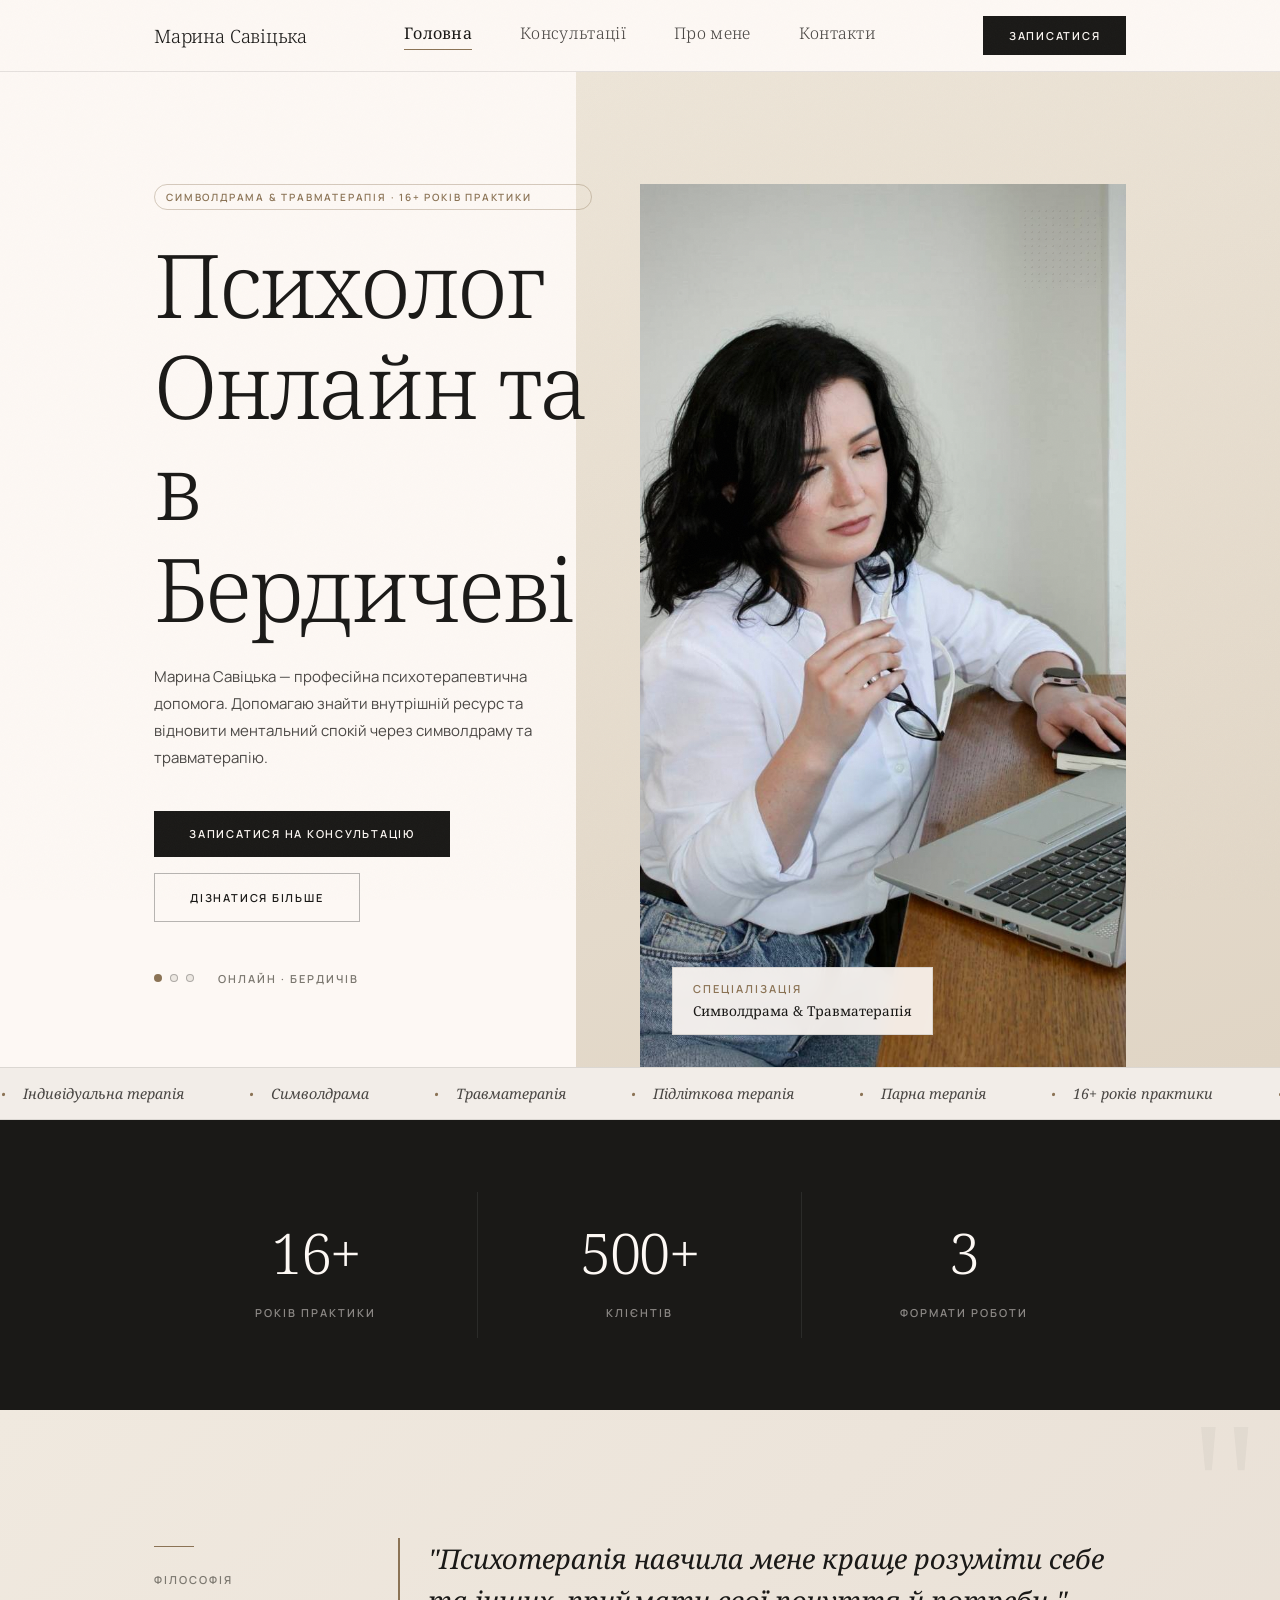
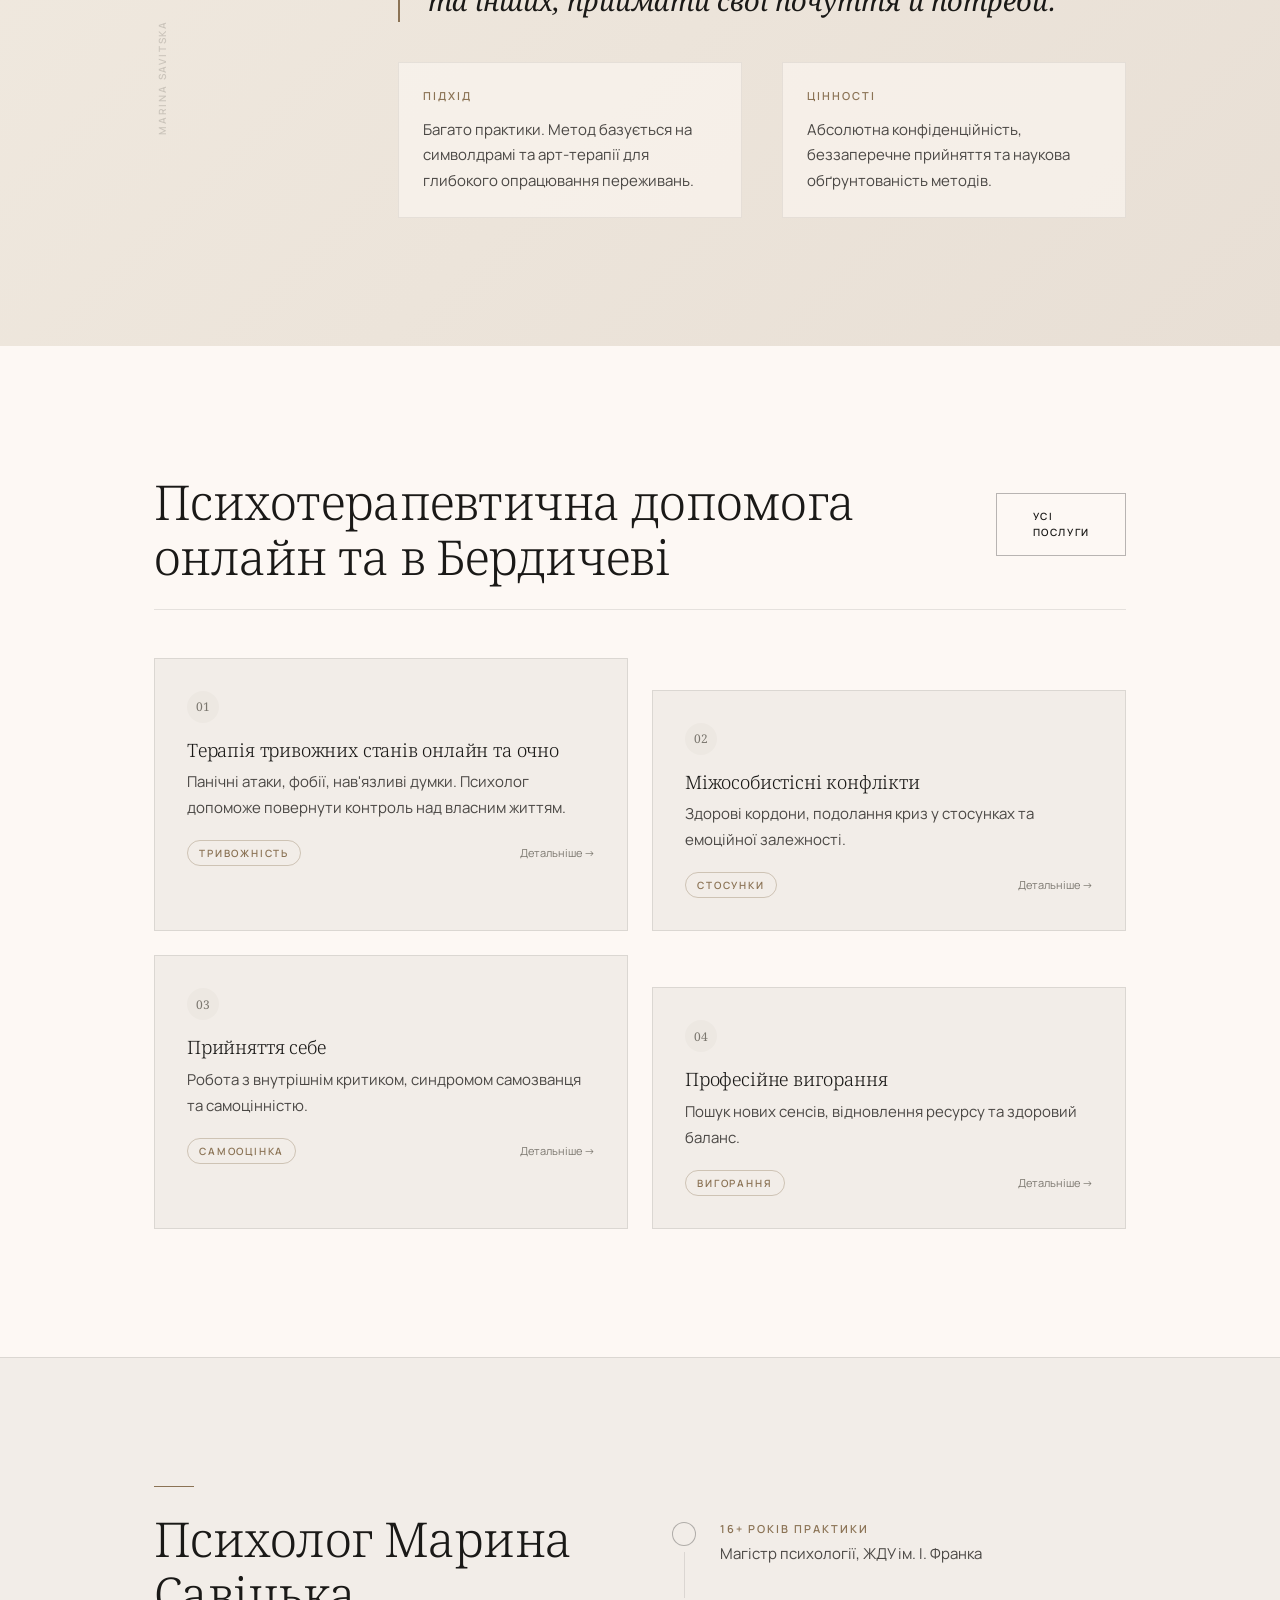
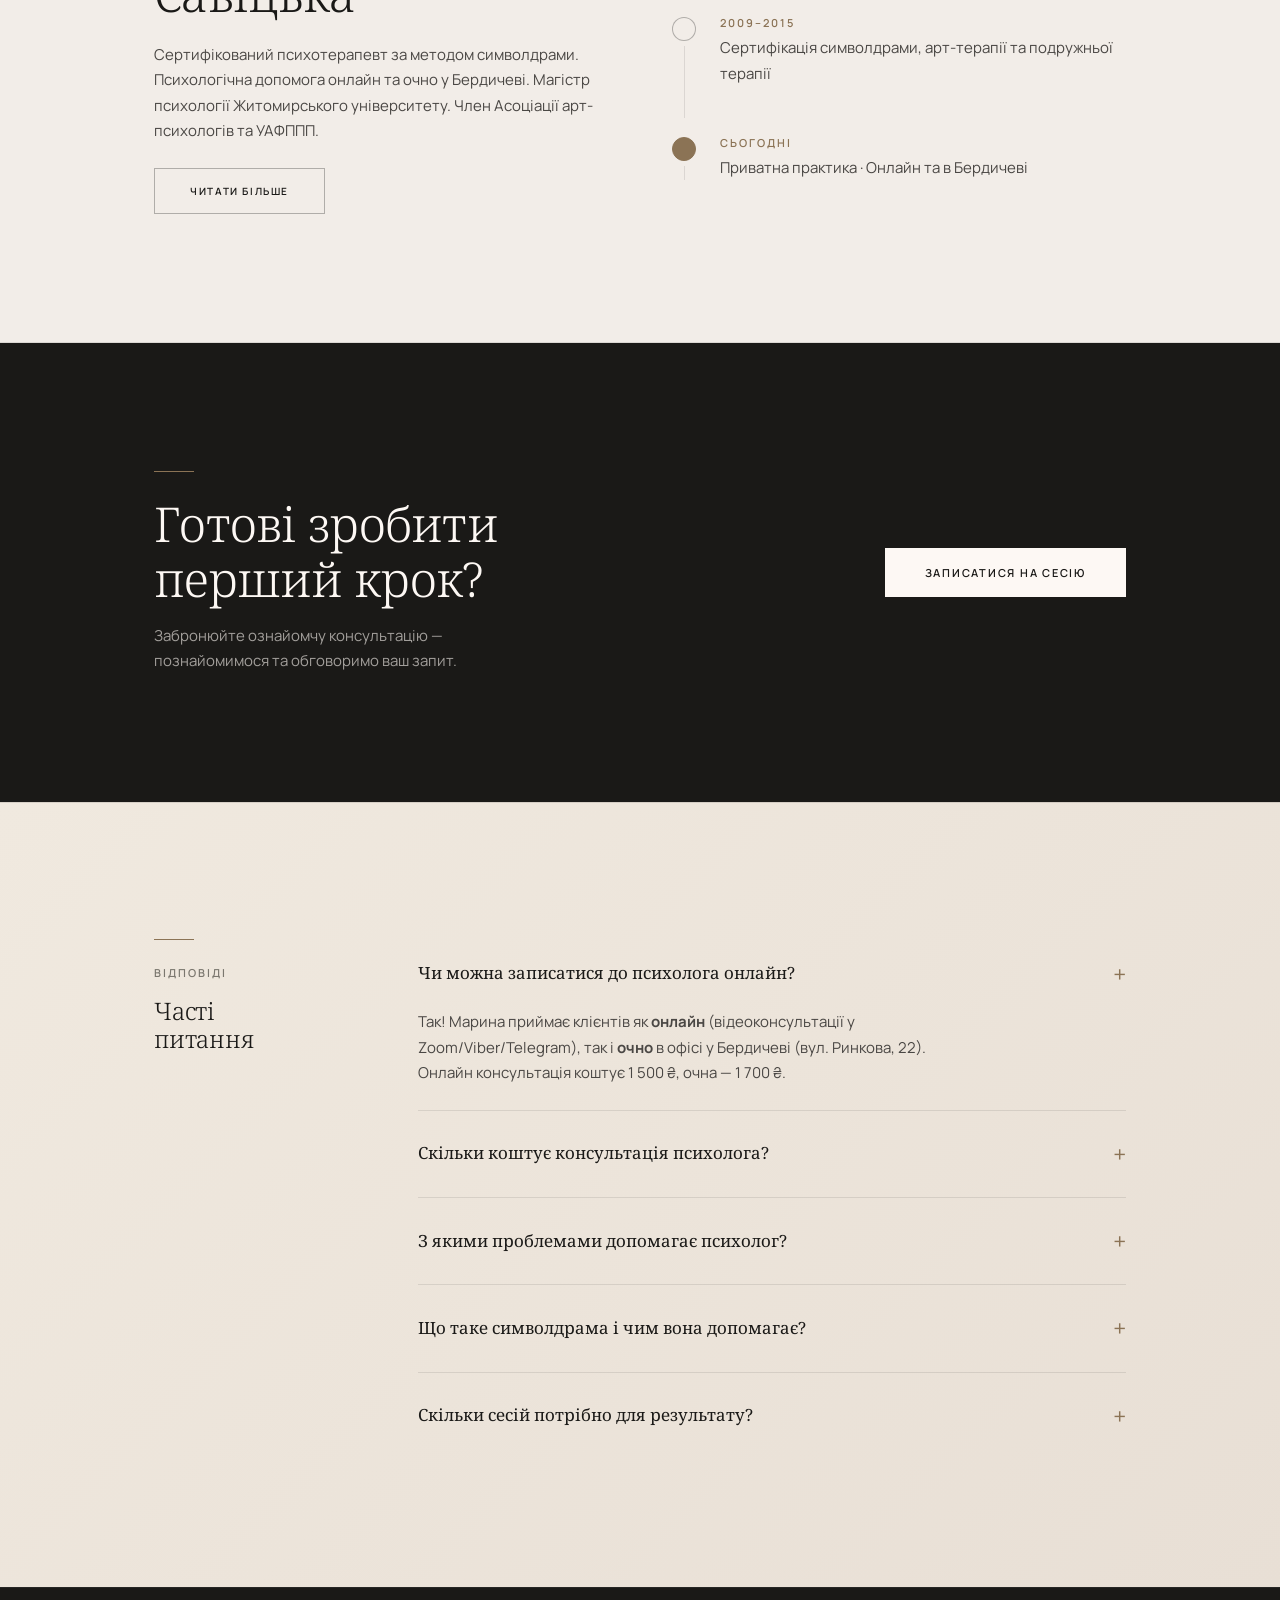
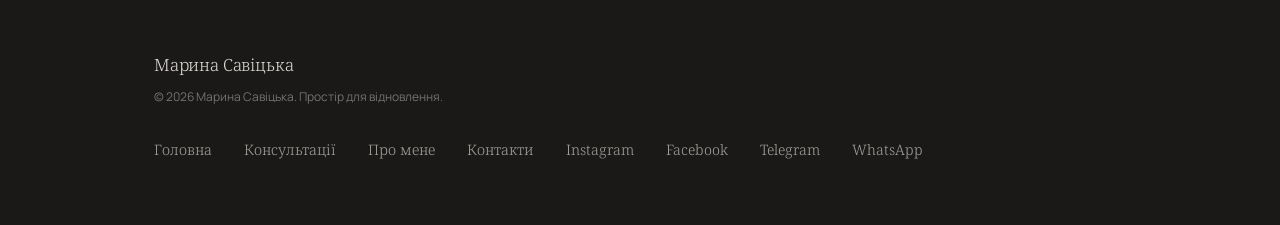
==== index.html @ 067fa5ce "Implement SEO positioning for online consultations, update hero photo, and add vertical introduction" ====
<!DOCTYPE html>
<html lang="uk">

<head>
        <!-- Google tag (gtag.js) -->
        <script async src="https://www.googletagmanager.com/gtag/js?id=G-778ZJSXF4D"></script>
        <script>
          window.dataLayer = window.dataLayer || [];
          function gtag(){dataLayer.push(arguments);}
          gtag('js', new Date());

          gtag('config', 'G-778ZJSXF4D');
        </script>
        <meta charset="utf-8" />
        <meta name="viewport" content="width=device-width, initial-scale=1.0" />
        <title>Психолог Онлайн та в Бердичеві — Марина Савіцька | 16+ років практики</title>
        <meta name="description"
                content="Психолог Онлайн та в Бердичеві Марина Савіцька — 16+ років практики. Індивідуальні та парні консультації онлайн або очно. Перша сесія — безкоштовно." />
        <meta name="keywords"
                content="онлайн психолог, психолог онлайн, психотерапевт онлайн, психолог Бердичів, онлайн психолог Бердичів, психотерапевт Бердичів, символдрама онлайн, травматерапія, Марина Савіцька" />
        <link rel="canonical" href="https://marina-savytska.online/" />
        <link rel="alternate" hreflang="uk" href="https://marina-savytska.online/" />
        <link rel="alternate" hreflang="x-default" href="https://marina-savytska.online/" />

        <!-- Open Graph -->
        <meta property="og:type" content="website" />
        <meta property="og:title" content="Психолог Онлайн та в Бердичеві — Марина Савіцька" />
        <meta property="og:description"
                content="Психолог Марина Савіцька: 16+ років досвіду. Індивідуальні консультації онлайн та очно у Бердичеві. Символдрама, травматерапія." />
        <meta property="og:url" content="https://marina-savytska.online/" />
        <meta property="og:image"
                content="https://marina-savytska.online/img/personal/main_photo.jpg" />
        <meta property="og:image:width" content="800" />
        <meta property="og:image:height" content="600" />
        <meta property="og:locale" content="uk_UA" />
        <meta property="og:site_name" content="Психолог Онлайн та в Бердичеві — Марина Савіцька" />

        <!-- Twitter Card -->
        <meta name="twitter:card" content="summary_large_image" />
        <meta name="twitter:title" content="Психолог Онлайн та в Бердичеві — Марина Савіцька" />
        <meta name="twitter:description" content="Психолог Марина Савіцька: онлайн та очно у Бердичеві. 16+ років практики." />
        <meta name="twitter:image"
                content="https://marina-savytska.online/img/personal/main_photo.jpg" />

        <!-- JSON-LD: WebSite with SearchAction -->
        <script type="application/ld+json">
        {
          "@context": "https://schema.org",
          "@type": "WebSite",
          "name": "Психолог Онлайн та в Бердичеві — Марина Савіцька",
          "alternateName": ["Психолог Марина Савіцька", "Marina Savitska", "Марина Савіцька психолог"],
          "url": "https://marina-savytska.online/",
          "description": "Офіційний сайт психолога-психотерапевта Марини Савіцької. Онлайн консультації та очні сесії у Бердичеві."
        }
        </script>

        <!-- JSON-LD: LocalBusiness (MedicalBusiness) -->
        <script type="application/ld+json">
        {
          "@context": "https://schema.org",
          "@type": ["LocalBusiness", "MedicalBusiness", "PsychologicalTreatment"],
          "name": "Психолог Марина Савіцька — Онлайн та Бердичів",
          "alternateName": "Психотерапевт Марина Савіцька",
          "description": "Психолог-психотерапевт онлайн та в Бердичеві з 16-річним стажем. Символдрама, травматерапія, арт-терапія. Індивідуальна, підліткова та парна терапія.",
          "url": "https://marina-savytska.online/",
          "image": [
            "https://marina-savytska.online/img/personal/main_photo.jpg",
            "https://marina-savytska.online/img/logo/logo.jpg"
          ],
          "telephone": "+380973539574",
          "email": "yrisovnam@gmail.com",
          "address": {
            "@type": "PostalAddress",
            "streetAddress": "вул. Ринкова, 22",
            "addressLocality": "Бердичів",
            "addressRegion": "Житомирська область",
            "postalCode": "13300",
            "addressCountry": "UA"
          },
          "geo": {
            "@type": "GeoCoordinates",
            "latitude": 49.901050,
            "longitude": 28.576471
          },
          "areaServed": [
            {
              "@type": "City",
              "name": "Бердичів"
            },
            {
              "@type": "State",
              "name": "Житомирська область"
            },
            {
              "@type": "Country",
              "name": "Україна"
            }
          ],
          "serviceType": ["Психологічна консультація", "Онлайн психотерапія", "Символдрама", "Травматерапія", "Арт-терапія", "Парна терапія", "Підліткова терапія"],
          "priceRange": "1500-2000 ₴",
          "currenciesAccepted": "UAH",
          "paymentAccepted": "Готівка, Банківська картка",
          "openingHoursSpecification": [
            {
              "@type": "OpeningHoursSpecification",
              "dayOfWeek": ["Monday", "Tuesday", "Wednesday", "Thursday", "Friday"],
              "opens": "09:00",
              "closes": "19:00"
            }
          ],
          "hasOfferCatalog": {
            "@type": "OfferCatalog",
            "name": "Психологічні послуги",
            "itemListElement": [
              {
                "@type": "Offer",
                "itemOffered": {
                  "@type": "Service",
                  "name": "Індивідуальна психологічна консультація онлайн",
                  "description": "Онлайн психологічна консультація, 50 хвилин"
                },
                "price": "1500",
                "priceCurrency": "UAH"
              },
              {
                "@type": "Offer",
                "itemOffered": {
                  "@type": "Service",
                  "name": "Індивідуальна психологічна консультація очно (Бердичів)",
                  "description": "Очна психологічна консультація у Бердичеві, 50 хвилин"
                },
                "price": "1700",
                "priceCurrency": "UAH"
              },
              {
                "@type": "Offer",
                "itemOffered": {
                  "@type": "Service",
                  "name": "Парна психологічна консультація",
                  "description": "Психологічна консультація для пар, 60 хвилин"
                },
                "price": "1800",
                "priceCurrency": "UAH"
              }
            ]
          },
          "founder": {
            "@type": "Person",
            "name": "Марина Савіцька",
            "jobTitle": "Психолог-психотерапевт"
          },
          "sameAs": [
            "https://www.instagram.com/marina.savytska.psy",
            "https://www.facebook.com/share/18Sv2ocbo6/",
            "https://t.me/mus2208"
          ]
        }
        </script>

        <!-- JSON-LD: FAQPage для rich snippets у Google -->
        <script type="application/ld+json">
        {
          "@context": "https://schema.org",
          "@type": "FAQPage",
          "mainEntity": [
            {
              "@type": "Question",
              "name": "Як знайти хорошого психолога онлайн або в Бердичеві?",
              "acceptedAnswer": {
                "@type": "Answer",
                "text": "Марина Савіцька — сертифікований психолог-психотерапевт (онлайн та очно у Бердичеві) з 16-річним досвідом роботи. Вона спеціалізується на символдрамі, травматерапії та арт-терапії. Запис за телефоном +380973539574 або через месенджери."
              }
            },
            {
              "@type": "Question",
              "name": "Чи можна записатися до психолога онлайн?",
              "acceptedAnswer": {
                "@type": "Answer",
                "text": "Так! Психолог Марина Савіцька приймає клієнтів як онлайн (відеоконсультації у Zoom/Telegram/Viber), так і очно в офісі у Бердичеві (вул. Ринкова, 22)."
              }
            },
            {
              "@type": "Question",
              "name": "Скільки коштує консультація психолога онлайн та очно?",
              "acceptedAnswer": {
                "@type": "Answer",
                "text": "Вартість індивідуальної консультації: 1500 ₴ — онлайн, 1700 ₴ — очно у Бердичеві. Підліткова терапія: 1500 ₴ онлайн / 1800 ₴ очно. Парна терапія: 1800 ₴ онлайн / 2000 ₴ очно. Тривалість сесії 50-60 хвилин."
              }
            },
            {
              "@type": "Question",
              "name": "З якими проблемами допомагає психолог онлайн?",
              "acceptedAnswer": {
                "@type": "Answer",
                "text": "Психолог Марина Савіцька допомагає онлайн та очно з тривогою, панічними атаками, депресією, травмою, проблемами у стосунках, профвигоранням, низькою самооцінкою та підлітковими кризами."
              }
            },
            {
              "@type": "Question",
              "name": "Що таке символдрама і чим вона допомагає?",
              "acceptedAnswer": {
                "@type": "Answer",
                "text": "Символдрама (кататимно-імагінативна психотерапія) — це глибинний метод психотерапії, який працює через образи та уяву. Клієнт бачить образи уяви, які відображають внутрішній світ, і через роботу з цими образами опрацьовує болючі переживання, травми та знаходить нові рішення."
              }
            }
          ]
        }
        </script>

        <link rel="icon" type="image/png" sizes="192x192" href="favicon.png" />
        <link rel="icon" type="image/png" sizes="96x96" href="favicon.png" />
        <link rel="icon" type="image/png" sizes="48x48" href="favicon.png" />
        <link rel="shortcut icon" href="favicon.png" />
        <link rel="apple-touch-icon" href="favicon.png" />
        <link rel="stylesheet" href="style.css" />
</head>

<body>

        <header id="site-header"></header>

        <!-- ══ HERO ═══════════════════════════════════════════════════ -->
        <section style="padding-top:clamp(4rem,10vw,7rem);padding-bottom:0;position:relative;overflow:hidden;">
                <!-- фоновий декор -->
                <div class="hero-bg-accent" style="position:absolute;top:0;right:0;width:55%;height:100%;
              background:linear-gradient(160deg,#ede5d8 0%,#e0d5c5 100%);
              z-index:0;pointer-events:none;"></div>

                <div class="container" style="position:relative;z-index:1;">
                        <div
                                style="display:grid;grid-template-columns:1fr 1fr;gap:0;align-items:stretch;min-height:80vh;">

                                <!-- Left text -->
                                <div style="display:flex;flex-direction:column;justify-content:center;
                  padding-right:3rem;padding-bottom:5rem;">
                                        <span class="tag hero-sub" style="margin-bottom:1.5rem;">Символдрама &
                                                Травматерапія · 16+ років практики</span>
                                        <h1 class="display hero-title" style="margin-bottom:1.5rem;max-width:14ch;">
                                                Психолог<br />Онлайн та в<br />Бердичеві
                                        </h1>
                                        <p class="body-sm hero-sub"
                                                style="max-width:44ch;margin-bottom:2.5rem;line-height:1.8;">
                                                Марина Савіцька — професійна психотерапевтична допомога. Допомагаю
                                                знайти внутрішній ресурс та відновити ментальний спокій через
                                                символдраму та травматерапію.
                                        </p>
                                        <div class="hero-cta" style="display:flex;gap:1rem;flex-wrap:wrap;">
                                                <a href="consultations" class="btn-primary">Записатися на
                                                        консультацію</a>
                                                <a href="about" class="btn-outline">Дізнатися більше</a>
                                        </div>

                                        <!-- маленький декор -->
                                        <div style="margin-top:3rem;display:flex;align-items:center;gap:1.5rem;">
                                                <div style="display:flex;gap:.5rem;">
                                                        <div
                                                                style="width:.5rem;height:.5rem;border-radius:50%;background:var(--accent);">
                                                        </div>
                                                        <div
                                                                style="width:.5rem;height:.5rem;border-radius:50%;background:var(--cream-card);border:1px solid var(--rule-hover);">
                                                        </div>
                                                        <div
                                                                style="width:.5rem;height:.5rem;border-radius:50%;background:var(--cream-card);border:1px solid var(--rule-hover);">
                                                        </div>
                                                </div>
                                                <span class="label" style="color:var(--ink-light);">Онлайн ·
                                                        Бердичів</span>
                                        </div>
                                </div>

                                <!-- Right image -->
                                <div class="hero-img" style="position:relative;overflow:hidden;">
                                        <img src="img/personal/main_photo.jpg" alt="Марина Савіцька — психотерапевт"
                                                style="width:100%;height:100%;object-fit:cover;object-position:center top;
                    display:block;transition:transform .7s ease;" onmouseover="this.style.transform='scale(1.025)'"
                                                onmouseout="this.style.transform='scale(1)'" />
                                        <!-- floating label -->
                                        <div style="position:absolute;bottom:2rem;left:2rem;background:rgba(253,248,244,.92);
                    backdrop-filter:blur(8px);padding:.75rem 1.25rem;
                    border:1px solid var(--rule);">
                                                <p class="label" style="color:var(--accent);margin-bottom:.2rem;">
                                                        Спеціалізація</p>
                                                <p style="font-family:'Noto Serif',serif;font-size:.85rem;">Символдрама
                                                        & Травматерапія</p>
                                        </div>
                                        <!-- dot grid -->
                                        <div style="position:absolute;top:1.5rem;right:1.5rem;width:5rem;height:5rem;
                    background-image:radial-gradient(var(--ink-light) 1px, transparent 1px);
                    background-size:7px 7px;opacity:.2;pointer-events:none;"></div>
                                </div>

                        </div>
                </div>
        </section>

        <!-- ══ MARQUEE (бігучий рядок) ══════════════════════════════ -->
        <div class="marquee-track">
                <div class="marquee-inner" aria-hidden="true">
                        <span>Індивідуальна терапія</span>
                        <span>Символдрама</span>
                        <span>Травматерапія</span>
                        <span>Підліткова терапія</span>
                        <span>Парна терапія</span>
                        <span>16+ років практики</span>
                        <span>Онлайн та очно</span>
                        <span>Конфіденційність</span>
                        <!-- duplicate для безшовного циклу -->
                        <span>Індивідуальна терапія</span>
                        <span>Символдрама</span>
                        <span>Травматерапія</span>
                        <span>Підліткова терапія</span>
                        <span>Парна терапія</span>
                        <span>16+ років практики</span>
                        <span>Онлайн та очно</span>
                        <span>Конфіденційність</span>
                </div>
        </div>

        <!-- ══ STATS BAR ════════════════════════════════════════════ -->
        <div style="background:var(--ink);">
                <div class="container section-sm reveal">
                        <div style="display:grid;grid-template-columns:repeat(3,1fr);
                divide-x:1px solid rgba(255,255,255,.1);" class="stagger">
                                <div
                                        style="text-align:center;padding:1rem;border-right:1px solid rgba(255,255,255,.08);">
                                        <div style="font-family:'Noto Serif',serif;font-size:clamp(2.2rem,5vw,3.5rem);
                    font-weight:300;color:var(--cream);letter-spacing:-.02em;" data-count="16" data-suffix="+">16+
                                        </div>
                                        <p class="label" style="color:rgba(253,248,244,.5);margin-top:.4rem;">Років
                                                практики</p>
                                </div>
                                <div
                                        style="text-align:center;padding:1rem;border-right:1px solid rgba(255,255,255,.08);">
                                        <div style="font-family:'Noto Serif',serif;font-size:clamp(2.2rem,5vw,3.5rem);
                    font-weight:300;color:var(--cream);letter-spacing:-.02em;" data-count="500" data-suffix="+">500+
                                        </div>
                                        <p class="label" style="color:rgba(253,248,244,.5);margin-top:.4rem;">Клієнтів
                                        </p>
                                </div>
                                <div style="text-align:center;padding:1rem;">
                                        <div style="font-family:'Noto Serif',serif;font-size:clamp(2.2rem,5vw,3.5rem);
                    font-weight:300;color:var(--cream);letter-spacing:-.02em;" data-count="3" data-suffix="">3</div>
                                        <p class="label" style="color:rgba(253,248,244,.5);margin-top:.4rem;">Формати
                                                роботи</p>
                                </div>
                        </div>
                </div>
        </div>

        <!-- ══ PHILOSOPHY ════════════════════════════════════════════ -->
        <section class="section bg-warm">
                <!-- декоративна велика буква -->
                <span class="deco-number" style="top:-1rem;right:2rem;">"</span>
                <div class="container">
                        <div style="display:grid;grid-template-columns:180px 1fr;gap:4rem;align-items:start;"
                                class="reveal">
                                <div style="padding-top:.5rem;">
                                        <span class="section-rule"></span>
                                        <p class="label" style="color:var(--ink-light);">Філософія</p>
                                        <p class="side-label" style="margin-top:2rem;opacity:.3;">Marina Savitska</p>
                                </div>
                                <div>
                                        <blockquote class="blockquote"
                                                style="margin-bottom:2.5rem;font-size:clamp(1.2rem,2.8vw,1.7rem);">
                                                "Психотерапія навчила мене краще розуміти себе та інших,
                                                приймати свої почуття й потреби."
                                        </blockquote>
                                        <div style="display:grid;grid-template-columns:1fr 1fr;gap:2.5rem;"
                                                class="stagger">
                                                <div
                                                        style="padding:1.5rem;background:rgba(253,248,244,.6);border:1px solid rgba(26,25,23,.08);">
                                                        <p class="label"
                                                                style="color:var(--accent);margin-bottom:.75rem;">Підхід
                                                        </p>
                                                        <p class="body-sm">Багато практики. Метод базується на
                                                                символдрамі
                                                                та арт-терапії для глибокого опрацювання переживань.</p>
                                                </div>
                                                <div
                                                        style="padding:1.5rem;background:rgba(253,248,244,.6);border:1px solid rgba(26,25,23,.08);">
                                                        <p class="label"
                                                                style="color:var(--accent);margin-bottom:.75rem;">
                                                                Цінності</p>
                                                        <p class="body-sm">Абсолютна конфіденційність, беззаперечне
                                                                прийняття та
                                                                наукова обґрунтованість методів.</p>
                                                </div>
                                        </div>
                                </div>
                        </div>
                </div>
        </section>

        <!-- ══ AREAS ══════════════════════════════════════════════════ -->
        <section class="section">
                <div class="container">
                        <div class="section-header-split reveal">
                                <h2 class="headline">Психотерапевтична допомога онлайн та в Бердичеві</h2>
                                <a href="consultations" class="btn-outline" style="font-size:10px;">Усі послуги</a>
                        </div>

                        <div style="display:grid;grid-template-columns:repeat(2,1fr);gap:1.5rem;"
                                class="reveal stagger">

                                <div class="card" style="position:relative;overflow:hidden;">
                                        <span class="deco-number"
                                                style="top:-1.5rem;right:-.5rem;font-size:5rem;opacity:.05;">01</span>
                                        <span class="num-badge" style="margin-bottom:1rem;">01</span>
                                        <h3 class="subhead" style="margin-bottom:.6rem;font-size:1.15rem;">Терапія
                                                тривожних станів онлайн та очно</h3>
                                        <p class="body-sm">Панічні атаки, фобії, нав'язливі думки. Психолог допоможе
                                                повернути контроль
                                                над власним життям.</p>
                                        <div
                                                style="margin-top:1.25rem;display:flex;justify-content:space-between;align-items:center;">
                                                <span class="tag">Тривожність</span>
                                                <a href="consultations" class="link-underline"
                                                        style="font-size:11px;color:var(--ink-light);">Детальніше →</a>
                                        </div>
                                </div>

                                <div class="card" style="margin-top:2rem;position:relative;overflow:hidden;">
                                        <span class="deco-number"
                                                style="top:-1.5rem;right:-.5rem;font-size:5rem;opacity:.05;">02</span>
                                        <span class="num-badge" style="margin-bottom:1rem;">02</span>
                                        <h3 class="subhead" style="margin-bottom:.6rem;font-size:1.15rem;">
                                                Міжособистісні конфлікти</h3>
                                        <p class="body-sm">Здорові кордони, подолання криз у стосунках та емоційної
                                                залежності.</p>
                                        <div
                                                style="margin-top:1.25rem;display:flex;justify-content:space-between;align-items:center;">
                                                <span class="tag">Стосунки</span>
                                                <a href="consultations" class="link-underline"
                                                        style="font-size:11px;color:var(--ink-light);">Детальніше →</a>
                                        </div>
                                </div>

                                <div class="card" style="position:relative;overflow:hidden;">
                                        <span class="deco-number"
                                                style="top:-1.5rem;right:-.5rem;font-size:5rem;opacity:.05;">03</span>
                                        <span class="num-badge" style="margin-bottom:1rem;">03</span>
                                        <h3 class="subhead" style="margin-bottom:.6rem;font-size:1.15rem;">Прийняття
                                                себе</h3>
                                        <p class="body-sm">Робота з внутрішнім критиком, синдромом самозванця та
                                                самоцінністю.</p>
                                        <div
                                                style="margin-top:1.25rem;display:flex;justify-content:space-between;align-items:center;">
                                                <span class="tag">Самооцінка</span>
                                                <a href="consultations" class="link-underline"
                                                        style="font-size:11px;color:var(--ink-light);">Детальніше →</a>
                                        </div>
                                </div>

                                <div class="card" style="margin-top:2rem;position:relative;overflow:hidden;">
                                        <span class="deco-number"
                                                style="top:-1.5rem;right:-.5rem;font-size:5rem;opacity:.05;">04</span>
                                        <span class="num-badge" style="margin-bottom:1rem;">04</span>
                                        <h3 class="subhead" style="margin-bottom:.6rem;font-size:1.15rem;">Професійне
                                                вигорання</h3>
                                        <p class="body-sm">Пошук нових сенсів, відновлення ресурсу та здоровий баланс.
                                        </p>
                                        <div
                                                style="margin-top:1.25rem;display:flex;justify-content:space-between;align-items:center;">
                                                <span class="tag">Вигорання</span>
                                                <a href="consultations" class="link-underline"
                                                        style="font-size:11px;color:var(--ink-light);">Детальніше →</a>
                                        </div>
                                </div>

                        </div>
                </div>
        </section>

        <!-- ══ ABOUT STRIP ════════════════════════════════════════════ -->
        <div style="background:var(--cream-dim);border-top:1px solid var(--rule);border-bottom:1px solid var(--rule);">
                <div class="container section reveal">
                        <div style="display:grid;grid-template-columns:1fr 1fr;gap:4rem;align-items:center;">
                                <div>
                                        <span class="section-rule"></span>
                                        <h2 class="headline" style="margin-bottom:1.25rem;">Психолог Марина Савіцька
                                        </h2>
                                        <p class="body-sm" style="margin-bottom:1.5rem;">
                                                Сертифікований психотерапевт за методом символдрами. Психологічна
                                                допомога онлайн та очно у Бердичеві. Магістр психології
                                                Житомирського університету. Член Асоціації арт-психологів та
                                                УАФППП.
                                        </p>
                                        <a href="about" class="btn-outline" style="font-size:10px;">Читати
                                                більше</a>
                                </div>
                                <div style="display:flex;flex-direction:column;gap:1rem;" class="stagger">
                                        <div class="timeline-item">
                                                <div class="timeline-dot"></div>
                                                <div>
                                                        <p class="label"
                                                                style="color:var(--accent);margin-bottom:.2rem;">16+
                                                                років практики
                                                        </p>
                                                        <p class="body-sm">Магістр психології, ЖДУ ім. І. Франка</p>
                                                </div>
                                        </div>
                                        <div class="timeline-item">
                                                <div class="timeline-dot"></div>
                                                <div>
                                                        <p class="label"
                                                                style="color:var(--accent);margin-bottom:.2rem;">
                                                                2009–2015</p>
                                                        <p class="body-sm">Сертифікація символдрами, арт-терапії та
                                                                подружньої терапії</p>
                                                </div>
                                        </div>
                                        <div class="timeline-item" style="padding-bottom:0;">
                                                <div class="timeline-dot"
                                                        style="background:var(--accent);border-color:var(--accent);">
                                                </div>
                                                <div>
                                                        <p class="label"
                                                                style="color:var(--accent);margin-bottom:.2rem;">
                                                                Сьогодні</p>
                                                        <p class="body-sm">Приватна практика · Онлайн та в
                                                                Бердичеві</p>
                                                </div>
                                        </div>
                                </div>
                        </div>
                </div>
        </div>

        <!-- ══ CTA ════════════════════════════════════════════════════ -->
        <section class="section bg-dark">
                <div class="container"
                        style="display:grid;grid-template-columns:1fr auto;gap:3rem;align-items:center;flex-wrap:wrap;">
                        <div class="reveal">
                                <span class="section-rule" style="background:var(--accent);"></span>
                                <h2 class="headline" style="color:var(--cream);margin-bottom:1rem;">
                                        Готові зробити<br />перший крок?
                                </h2>
                                <p style="font-size:15px;line-height:1.7;color:rgba(253,248,244,.6);max-width:44ch;">
                                        Забронюйте ознайомчу консультацію — познайомимося та обговоримо ваш запит.
                                </p>
                        </div>
                        <div class="reveal">
                                <a href="contacts" style="display:inline-flex;align-items:center;gap:.5rem;
                background:var(--cream);color:var(--ink);
                font-family:'Manrope',sans-serif;font-size:11px;font-weight:600;
                letter-spacing:.16em;text-transform:uppercase;text-decoration:none;
                padding:1rem 2.5rem;white-space:nowrap;
                transition:opacity .25s,transform .2s;"
                                        onmouseover="this.style.opacity='.82';this.style.transform='translateY(-2px)'"
                                        onmouseout="this.style.opacity='1';this.style.transform='none'">
                                        Записатися на сесію
                                </a>
                        </div>
                </div>
        </section>

        <!-- ══ FAQ (SEO — rich snippets) ════════════════════════════════ -->
        <section class="section bg-warm" id="faq" style="border-top:1px solid var(--rule);">
                <div class="container">
                        <div style="display:grid;grid-template-columns:200px 1fr;gap:4rem;align-items:start;"
                                class="reveal">
                                <div style="padding-top:.5rem;">
                                        <span class="section-rule"></span>
                                        <p class="label" style="color:var(--ink-light);">Відповіді</p>
                                        <h2 class="subhead" style="margin-top:1rem;font-size:1.5rem;">Часті<br />питання
                                        </h2>
                                </div>
                                <div style="display:flex;flex-direction:column;gap:0;">
                                        <details style="border-bottom:1px solid var(--rule);padding:1.5rem 0;" open>
                                                <summary
                                                        style="cursor:pointer;font-family:'Noto Serif',serif;font-size:1.05rem;font-weight:400;list-style:none;display:flex;justify-content:space-between;align-items:center;">
                                                        Чи можна записатися до психолога онлайн?
                                                        <span
                                                                style="font-size:1.5rem;color:var(--accent);transition:transform .3s;">+</span>
                                                </summary>
                                                <p class="body-sm"
                                                        style="margin-top:1rem;max-width:60ch;line-height:1.7;">Так!
                                                        Марина приймає клієнтів як <strong>онлайн</strong>
                                                        (відеоконсультації у Zoom/Viber/Telegram), так і
                                                        <strong>очно</strong> в офісі у Бердичеві (вул. Ринкова, 22).
                                                        Онлайн консультація коштує 1&nbsp;500&nbsp;₴, очна —
                                                        1&nbsp;700&nbsp;₴.
                                                </p>
                                        </details>
                                        <details style="border-bottom:1px solid var(--rule);padding:1.5rem 0;">
                                                <summary
                                                        style="cursor:pointer;font-family:'Noto Serif',serif;font-size:1.05rem;font-weight:400;list-style:none;display:flex;justify-content:space-between;align-items:center;">
                                                        Скільки коштує консультація психолога?
                                                        <span style="font-size:1.5rem;color:var(--accent);">+</span>
                                                </summary>
                                                <p class="body-sm"
                                                        style="margin-top:1rem;max-width:60ch;line-height:1.7;">
                                                        Індивідуальна сесія (50 хв.): <strong>1&nbsp;500&nbsp;₴
                                                                онлайн</strong> / <strong>1&nbsp;700&nbsp;₴
                                                                очно</strong>. Підліткова терапія: 1&nbsp;500&nbsp;₴ /
                                                        1&nbsp;800&nbsp;₴. Парна терапія (60 хв.): 1&nbsp;800&nbsp;₴ /
                                                        2&nbsp;000&nbsp;₴. Перша ознайомча консультація — безкоштовно.
                                                </p>
                                        </details>
                                        <details style="border-bottom:1px solid var(--rule);padding:1.5rem 0;">
                                                <summary
                                                        style="cursor:pointer;font-family:'Noto Serif',serif;font-size:1.05rem;font-weight:400;list-style:none;display:flex;justify-content:space-between;align-items:center;">
                                                        З якими проблемами допомагає психолог?
                                                        <span style="font-size:1.5rem;color:var(--accent);">+</span>
                                                </summary>
                                                <p class="body-sm"
                                                        style="margin-top:1rem;max-width:60ch;line-height:1.7;">Тривога
                                                        та панічні атаки, депресія, психологічна травма, проблеми у
                                                        стосунках та сім'ї, профвигорання, низька самооцінка, дитяча та
                                                        підліткова психологія, психосоматичні розлади.</p>
                                        </details>
                                        <details style="border-bottom:1px solid var(--rule);padding:1.5rem 0;">
                                                <summary
                                                        style="cursor:pointer;font-family:'Noto Serif',serif;font-size:1.05rem;font-weight:400;list-style:none;display:flex;justify-content:space-between;align-items:center;">
                                                        Що таке символдрама і чим вона допомагає?
                                                        <span style="font-size:1.5rem;color:var(--accent);">+</span>
                                                </summary>
                                                <p class="body-sm"
                                                        style="margin-top:1rem;max-width:60ch;line-height:1.7;">
                                                        Символдрама (кататимно-імагінативна психотерапія) — глибинний
                                                        метод, який працює через образи та уяву. Клієнт бачить образи,
                                                        які відображають його внутрішній світ, і через роботу з ними
                                                        опрацьовує болючі переживання та знаходить нові рішення.</p>
                                        </details>
                                        <details style="padding:1.5rem 0;">
                                                <summary
                                                        style="cursor:pointer;font-family:'Noto Serif',serif;font-size:1.05rem;font-weight:400;list-style:none;display:flex;justify-content:space-between;align-items:center;">
                                                        Скільки сесій потрібно для результату?
                                                        <span style="font-size:1.5rem;color:var(--accent);">+</span>
                                                </summary>
                                                <p class="body-sm"
                                                        style="margin-top:1rem;max-width:60ch;line-height:1.7;">
                                                        Кількість сесій залежить від вашого запиту. Короткострокова
                                                        робота — від 5–10 сесій для конкретного запиту. Глибинна робота
                                                        з травмою або особистісними змінами може займати більше часу. На
                                                        першій ознайомчій зустрічі обговорюємо ваш запит і плануємо
                                                        маршрут.</p>
                                        </details>
                                </div>
                        </div>
                </div>
        </section>

        <footer id="site-footer"></footer>

        <script src="nav.js" defer></script>
</body>

</html>
---- style.css ----
/* ============================================================
   MARINA SAVITSKA — SHARED STYLESHEET
   ============================================================ */

/* ── Fonts ─────────────────────────────────────────────────── */
@import url('https://fonts.googleapis.com/css2?family=Manrope:wght@300;400;500;600&family=Noto+Serif:ital,wght@0,300;0,400;1,300;1,400&display=swap');

/* ── Reset & Base ───────────────────────────────────────────── */
*, *::before, *::after { box-sizing: border-box; margin: 0; padding: 0; }

:root {
  --cream:       #fdf8f4;
  --cream-dim:   #f2ede8;
  --cream-card:  #ede8e2;
  --ink:         #1a1917;
  --ink-mid:     #4a4744;
  --ink-light:   #7b776f;
  --rule:        rgba(26,25,23,.10);
  --rule-hover:  rgba(26,25,23,.30);
  --accent:      #8b7355;   /* warm taupe — for highlights */
  --accent-pale: #e8e0d5;

  --max-w: 1100px;    /* site max-width — narrowed from 1440px */
  --px: clamp(1.5rem, 5vw, 5rem);   /* responsive horizontal padding */
  --header-h: 72px;
}

html { scroll-behavior: smooth; }

body {
  background: var(--cream);
  color: var(--ink);
  font-family: 'Manrope', system-ui, sans-serif;
  font-size: 16px;
  line-height: 1.6;
  -webkit-font-smoothing: antialiased;
  overflow-x: hidden;
}

/* ── Typography ─────────────────────────────────────────────── */
h1, h2, h3, h4 { font-family: 'Noto Serif', Georgia, serif; font-weight: 300; line-height: 1.15; }
p { max-width: 62ch; }           /* hard cap on line length */

.display { font-size: clamp(3rem, 7vw, 5.5rem); letter-spacing: -.025em; }
.headline { font-size: clamp(2rem, 4vw, 3rem); letter-spacing: -.015em; }
.subhead  { font-size: clamp(1.25rem, 2.5vw, 1.75rem); letter-spacing: -.01em; }
.label    { font-family: 'Manrope', sans-serif; font-size: 11px; font-weight: 600;
            letter-spacing: .18em; text-transform: uppercase; }
.body-sm  { font-size: 15px; line-height: 1.7; color: var(--ink-mid); }

/* ── Layout container ───────────────────────────────────────── */
.container {
  width: 100%;
  max-width: var(--max-w);
  margin-inline: auto;
  padding-inline: var(--px);
}

/* ── Shared Header ──────────────────────────────────────────── */
#site-header {
  position: sticky;
  top: 0;
  z-index: 100;
  height: var(--header-h);
  background: color-mix(in srgb, var(--cream) 94%, transparent);
  backdrop-filter: blur(16px);
  -webkit-backdrop-filter: blur(16px);
  border-bottom: 1px solid var(--rule);
  transition: box-shadow .3s ease, background .3s ease;
}
#site-header.scrolled {
  box-shadow: 0 2px 24px rgba(26,25,23,.06);
  background: color-mix(in srgb, var(--cream) 97%, transparent);
}
#site-header .inner {
  display: flex;
  align-items: center;
  justify-content: space-between;
  height: 100%;
}
.site-logo {
  font-family: 'Noto Serif', serif;
  font-weight: 300;
  font-size: 1.15rem;
  letter-spacing: -.01em;
  color: var(--ink);
  text-decoration: none;
  transition: opacity .25s;
}
.site-logo:hover { opacity: .65; }

/* Standard nav */
.site-nav { display: flex; gap: 2.5rem; align-items: center; }
.site-nav a {
  font-family: 'Manrope', sans-serif;
  font-size: 11px;
  font-weight: 500;
  letter-spacing: .16em;
  text-transform: uppercase;
  color: var(--ink-mid);
  text-decoration: none;
  position: relative;
  padding-bottom: 2px;
  transition: color .25s ease;
}
.site-nav a::after {
  content: '';
  position: absolute;
  bottom: -1px;
  left: 0;
  width: 0;
  height: 1px;
  background: var(--ink);
  transition: width .3s cubic-bezier(.4,0,.2,1);
}
.site-nav a:hover { color: var(--ink); }
.site-nav a:hover::after, .site-nav a.active::after { width: 100%; }
.site-nav a.active { color: var(--ink); }

/* Large nav — no logo variant */
.site-nav--lg { gap: 3rem; }
.site-nav--lg a {
  font-family: 'Noto Serif', serif;
  font-size: 1rem;
  font-weight: 300;
  letter-spacing: .02em;
  text-transform: none;
  color: var(--ink-mid);
  text-decoration: none;
  position: relative;
  padding-bottom: 3px;
  transition: color .3s ease;
}
.site-nav--lg a::after {
  content: '';
  position: absolute;
  bottom: 0;
  left: 0;
  width: 0;
  height: 1px;
  background: var(--accent);
  transition: width .35s cubic-bezier(.4,0,.2,1);
}
.site-nav--lg a:hover { color: var(--ink); }
.site-nav--lg a:hover::after { width: 100%; }
.site-nav--lg a.active {
  color: var(--ink);
  font-weight: 400;
}
.site-nav--lg a.active::after { width: 100%; }

.nav-cta {
  font-family: 'Manrope', sans-serif;
  font-size: 11px;
  font-weight: 600;
  letter-spacing: .16em;
  text-transform: uppercase;
  color: var(--cream);
  background: var(--ink);
  border: none;
  padding: .65rem 1.6rem;
  cursor: pointer;
  text-decoration: none;
  display: inline-block;
  transition: opacity .25s, transform .2s;
}
.nav-cta:hover { opacity: .82; transform: translateY(-1px); }

/* ── Shared Footer ──────────────────────────────────────────── */
#site-footer {
  background: var(--ink);
  border-top: 1px solid rgba(255,255,255,.06);
  padding: 4rem 0;
}
#site-footer .inner {
  display: flex;
  flex-wrap: wrap;
  justify-content: space-between;
  align-items: flex-start;
  gap: 2rem;
}
.footer-brand .site-logo {
  font-size: 1.05rem;
  color: rgba(253,248,244,.85);
}
.footer-copy { font-size: 12px; color: rgba(253,248,244,.4); margin-top: .5rem; }
.footer-nav { display: flex; flex-wrap: wrap; gap: 1.5rem 2rem; align-items: center; }
.footer-nav a {
  font-family: 'Noto Serif', serif;
  font-size: .9rem;
  font-weight: 300;
  color: rgba(253,248,244,.6);
  text-decoration: none;
  transition: color .25s;
}
.footer-nav a:hover { color: rgba(253,248,244,1); }

/* ── GRAIN texture overlay ───────────────────────────────────── */
body::before {
  content: '';
  position: fixed;
  inset: 0;
  z-index: 999;
  pointer-events: none;
  opacity: .025;
  background-image: url("data:image/svg+xml,%3Csvg viewBox='0 0 256 256' xmlns='http://www.w3.org/2000/svg'%3E%3Cfilter id='noise'%3E%3CfeTurbulence type='fractalNoise' baseFrequency='0.9' numOctaves='4' stitchTiles='stitch'/%3E%3C/filter%3E%3Crect width='100%25' height='100%25' filter='url(%23noise)'/%3E%3C/svg%3E");
  background-repeat: repeat;
  background-size: 200px 200px;
}

/* ── Warm tinted section bg ──────────────────────────────────── */
.bg-warm {
  background: linear-gradient(135deg, #f0e9df 0%, #e8dfd5 100%);
  position: relative;
}
.bg-dark {
  background: var(--ink);
  color: var(--cream);
}
.bg-sand {
  background: #ede5d8;
}

/* ── Decorative large number ─────────────────────────────────── */
.deco-number {
  position: absolute;
  font-family: 'Noto Serif', serif;
  font-size: clamp(6rem, 15vw, 14rem);
  font-weight: 300;
  color: rgba(26,25,23,.04);
  line-height: 1;
  pointer-events: none;
  user-select: none;
  letter-spacing: -.05em;
}

/* ── Marquee / running line ──────────────────────────────────── */
.marquee-track {
  overflow: hidden;
  border-top: 1px solid var(--rule);
  border-bottom: 1px solid var(--rule);
  padding: .85rem 0;
  background: var(--cream-dim);
}
.marquee-inner {
  display: flex;
  gap: 4rem;
  width: max-content;
  animation: marqueeScroll 22s linear infinite;
}
.marquee-inner span {
  font-family: 'Noto Serif', serif;
  font-size: .9rem;
  font-style: italic;
  color: var(--ink-mid);
  white-space: nowrap;
  display: flex;
  align-items: center;
  gap: 1rem;
}
.marquee-inner span::before {
  content: '·';
  color: var(--accent);
  font-size: 1.5rem;
  line-height: 1;
}
@keyframes marqueeScroll {
  from { transform: translateX(0); }
  to   { transform: translateX(-50%); }
}

/* ── Side label ──────────────────────────────────────────────── */
.side-label {
  writing-mode: vertical-rl;
  text-orientation: mixed;
  font-family: 'Manrope', sans-serif;
  font-size: 10px;
  font-weight: 600;
  letter-spacing: .18em;
  text-transform: uppercase;
  color: var(--ink-light);
  transform: rotate(180deg);
}

/* ── Horizontal rule with text ───────────────────────────────── */
.rule-text {
  display: flex;
  align-items: center;
  gap: 1.5rem;
  margin-block: 1rem;
}
.rule-text::before, .rule-text::after {
  content: '';
  flex: 1;
  height: 1px;
  background: var(--rule);
}
.rule-text span {
  font-family: 'Manrope', sans-serif;
  font-size: 10px;
  font-weight: 600;
  letter-spacing: .2em;
  text-transform: uppercase;
  color: var(--ink-light);
  white-space: nowrap;
}

/* ── Highlight text ──────────────────────────────────────────── */
.highlight {
  background: linear-gradient(120deg, #e8dfd5 0%, #d9cec2 100%);
  padding: .1em .35em;
  border-radius: 2px;
}

/* ── Vertical timeline item ──────────────────────────────────── */
.timeline-item {
  display: flex;
  gap: 1.5rem;
  padding-bottom: 2rem;
  position: relative;
}
.timeline-item::before {
  content: '';
  position: absolute;
  left: .75rem;
  top: 2rem;
  bottom: 0;
  width: 1px;
  background: var(--rule);
}
.timeline-dot {
  width: 1.5rem;
  height: 1.5rem;
  border-radius: 50%;
  background: var(--cream-dim);
  border: 1px solid var(--rule-hover);
  flex-shrink: 0;
  margin-top: .15rem;
  transition: background .3s;
}
.timeline-item:hover .timeline-dot {
  background: var(--accent);
  border-color: var(--accent);
}

/* ── Section spacing ────────────────────────────────────────── */
.section { padding-block: clamp(4rem, 10vw, 8rem); }
.section-sm { padding-block: clamp(2.5rem, 6vw, 4.5rem); }
.section-lg { padding-block: clamp(6rem, 14vw, 12rem); }

/* ── Divider ────────────────────────────────────────────────── */
.divider { height: 1px; background: var(--rule); margin-block: .5rem; }

/* ── Accent label tag ───────────────────────────────────────── */
.tag {
  display: inline-block;
  font-family: 'Manrope', sans-serif;
  font-size: 10px;
  font-weight: 600;
  letter-spacing: .18em;
  text-transform: uppercase;
  color: var(--accent);
  border: 1px solid color-mix(in srgb, var(--accent) 35%, transparent);
  padding: .25rem .7rem;
  border-radius: 999px;
}

/* ── Number highlight ───────────────────────────────────────── */
.num-badge {
  display: inline-flex;
  align-items: center;
  justify-content: center;
  width: 2rem;
  height: 2rem;
  border-radius: 50%;
  background: var(--cream-card);
  font-family: 'Noto Serif', serif;
  font-size: .75rem;
  color: var(--ink-light);
  flex-shrink: 0;
}

/* ── Card ───────────────────────────────────────────────────── */
.card {
  background: var(--cream-dim);
  border: 1px solid var(--rule);
  padding: 2rem;
  transition: border-color .3s ease, transform .3s ease, box-shadow .3s ease;
}
.card:hover {
  border-color: var(--rule-hover);
  transform: translateY(-4px);
  box-shadow: 0 12px 36px rgba(26,25,23,.07);
}

/* ── Pill tags ──────────────────────────────────────────────── */
.pill {
  display: inline-block;
  padding: .35rem .9rem;
  border: 1px solid var(--rule-hover);
  font-size: 11px;
  font-weight: 500;
  letter-spacing: .1em;
  text-transform: uppercase;
  color: var(--ink-mid);
  border-radius: 999px;
  transition: background .25s, color .25s, border-color .25s;
}
.pill:hover { background: var(--ink); color: var(--cream); border-color: var(--ink); }

/* ── CTA button ─────────────────────────────────────────────── */
.btn-primary {
  display: inline-flex;
  align-items: center;
  gap: .5rem;
  background: var(--ink);
  color: var(--cream);
  font-family: 'Manrope', sans-serif;
  font-size: 11px;
  font-weight: 600;
  letter-spacing: .16em;
  text-transform: uppercase;
  text-decoration: none;
  padding: .9rem 2.2rem;
  border: none;
  cursor: pointer;
  transition: opacity .25s, transform .2s, box-shadow .2s;
}
.btn-primary:hover {
  opacity: .85;
  transform: translateY(-2px);
  box-shadow: 0 8px 24px rgba(26,25,23,.18);
}
.btn-outline {
  display: inline-flex;
  align-items: center;
  gap: .5rem;
  background: transparent;
  color: var(--ink);
  font-family: 'Manrope', sans-serif;
  font-size: 11px;
  font-weight: 600;
  letter-spacing: .16em;
  text-transform: uppercase;
  text-decoration: none;
  padding: .9rem 2.2rem;
  border: 1px solid var(--rule-hover);
  cursor: pointer;
  transition: background .25s, color .25s, border-color .25s, transform .2s;
}
.btn-outline:hover {
  background: var(--ink);
  color: var(--cream);
  border-color: var(--ink);
  transform: translateY(-2px);
}

/* ── Decorative line ─────────────────────────────────────────── */
.section-rule {
  display: block;
  width: 2.5rem;
  height: 1px;
  background: var(--accent);
  margin-bottom: 1.5rem;
}

/* ── Quote block ─────────────────────────────────────────────── */
.blockquote {
  border-left: 2px solid var(--accent);
  padding-left: 1.75rem;
  font-family: 'Noto Serif', serif;
  font-style: italic;
  font-size: clamp(1.15rem, 2.5vw, 1.5rem);
  color: var(--ink);
  line-height: 1.55;
}

/* ── Input ghost style ───────────────────────────────────────── */
.input-ghost {
  width: 100%;
  background: transparent;
  border: none;
  border-bottom: 1px solid var(--rule-hover);
  outline: none;
  padding: .85rem 0;
  font-family: 'Manrope', sans-serif;
  font-size: 15px;
  color: var(--ink);
  transition: border-color .3s;
}
.input-ghost::placeholder { color: var(--ink-light); }
.input-ghost:focus { border-bottom-color: var(--ink); }
.field-label {
  font-family: 'Manrope', sans-serif;
  font-size: 10px;
  font-weight: 600;
  letter-spacing: .18em;
  text-transform: uppercase;
  color: var(--ink-light);
  display: block;
  margin-bottom: .35rem;
}

/* ═══════════════════════════════════════════════════════════
   ANIMATIONS
═══════════════════════════════════════════════════════════ */

/* Page-load fade */
@keyframes fadeUp {
  from { opacity: 0; transform: translateY(24px); }
  to   { opacity: 1; transform: translateY(0); }
}
@keyframes fadeIn {
  from { opacity: 0; }
  to   { opacity: 1; }
}
@keyframes slideRight {
  from { opacity: 0; transform: translateX(-20px); }
  to   { opacity: 1; transform: translateX(0); }
}
@keyframes scaleIn {
  from { opacity: 0; transform: scale(.96); }
  to   { opacity: 1; transform: scale(1); }
}
@keyframes rulerGrow {
  from { width: 0; }
  to   { width: 2.5rem; }
}

/* Scroll-triggered classes (applied by JS) */
.reveal {
  opacity: 0;
  transform: translateY(28px);
  transition: opacity .7s cubic-bezier(.4,0,.2,1),
              transform .7s cubic-bezier(.4,0,.2,1);
}
.reveal.visible {
  opacity: 1;
  transform: none;
}

/* Stagger children delay */
.stagger > * { transition-delay: calc(var(--i, 0) * 80ms); }

/* Hero animate-in (auto plays on load) */
.hero-title { animation: fadeUp .9s cubic-bezier(.4,0,.2,1) both; }
.hero-sub   { animation: fadeUp .9s cubic-bezier(.4,0,.2,1) .15s both; }
.hero-cta   { animation: fadeUp .9s cubic-bezier(.4,0,.2,1) .28s both; }
.hero-img   { animation: scaleIn 1.1s cubic-bezier(.4,0,.2,1) .1s both; }

/* Horizontal rule grow */
.section-rule { animation: rulerGrow .6s ease both; }

/* Link underline slide */
a.link-underline {
  text-decoration: none;
  background-image: linear-gradient(var(--ink), var(--ink));
  background-repeat: no-repeat;
  background-size: 0% 1px;
  background-position: left bottom;
  transition: background-size .35s cubic-bezier(.4,0,.2,1);
  padding-bottom: 1px;
}
a.link-underline:hover { background-size: 100% 1px; }

/* Number ticker */
.ticker { display: inline-block; transition: transform .3s ease; }
.ticker:hover { transform: scale(1.1); }

/* ══════════════════════════════════════════════════════════════
   RESPONSIVE — MOBILE FIRST
   ══════════════════════════════════════════════════════════════ */

/* ── Hamburger button ─────────────────────────────────────────── */
.nav-hamburger {
  display: none;
  flex-direction: column;
  justify-content: center;
  gap: 5px;
  width: 40px;
  height: 40px;
  background: none;
  border: none;
  cursor: pointer;
  padding: 4px;
  border-radius: 4px;
  transition: background .2s;
  -webkit-tap-highlight-color: transparent;
}
.nav-hamburger:hover { background: var(--cream-dim); }
.nav-hamburger span {
  display: block;
  width: 22px;
  height: 1.5px;
  background: var(--ink);
  transition: transform .35s cubic-bezier(.4,0,.2,1), opacity .25s;
  transform-origin: center;
}
.nav-hamburger.open span:nth-child(1) { transform: translateY(6.5px) rotate(45deg); }
.nav-hamburger.open span:nth-child(2) { opacity: 0; transform: scaleX(0); }
.nav-hamburger.open span:nth-child(3) { transform: translateY(-6.5px) rotate(-45deg); }

/* ── Mobile drawer ────────────────────────────────────────────── */
.mobile-drawer {
  display: none;
  position: fixed;
  top: var(--header-h);
  left: 0;
  right: 0;
  bottom: 0;
  background: var(--cream);
  z-index: 99;
  flex-direction: column;
  padding: 2.5rem var(--px);
  gap: 0;
  overflow-y: auto;
  transform: translateY(-12px);
  opacity: 0;
  transition: transform .35s cubic-bezier(.4,0,.2,1), opacity .3s;
}
.mobile-drawer.open {
  display: flex;
  transform: translateY(0);
  opacity: 1;
}
.mobile-drawer a {
  font-family: 'Noto Serif', serif;
  font-size: 1.75rem;
  font-weight: 300;
  color: var(--ink-mid);
  text-decoration: none;
  padding: 1.1rem 0;
  border-bottom: 1px solid var(--rule);
  transition: color .25s, padding-left .25s;
  letter-spacing: -.01em;
}
.mobile-drawer a:last-child { border-bottom: none; }
.mobile-drawer a:hover, .mobile-drawer a.active {
  color: var(--ink);
  padding-left: .75rem;
}
.mobile-drawer .drawer-cta {
  margin-top: 2.5rem;
  display: block;
  text-align: center;
  background: var(--ink);
  color: var(--cream);
  font-family: 'Manrope', sans-serif;
  font-size: 11px;
  font-weight: 600;
  letter-spacing: .16em;
  text-transform: uppercase;
  padding: 1.15rem 2rem;
  border-radius: 0;
  transition: opacity .25s;
}
.mobile-drawer .drawer-cta:hover { opacity: .82; padding-left: 0; }

.section-header-split {
  display: flex;
  justify-content: space-between;
  align-items: baseline;
  border-bottom: 1px solid var(--rule);
  padding-bottom: 1.5rem;
  margin-bottom: 3rem;
}

/* ── ≤ 900px — tablet tweaks ──────────────────────────────────── */
@media (max-width: 900px) {
  :root { --px: clamp(1.25rem, 4vw, 3rem); }

  /* hero 2-col → 1-col */
  [style*="grid-template-columns:1fr 1fr"] {
    grid-template-columns: 1fr !important;
  }
  [style*="grid-template-columns:180px 1fr"] {
    grid-template-columns: 1fr !important;
  }
  [style*="grid-template-columns:1fr 1.5fr"],
  [style*="grid-template-columns:1fr 1.4fr"],
  [style*="grid-template-columns:1fr 2fr"] {
    grid-template-columns: 1fr !important;
  }
  .hero-bg-accent {
    width: 100% !important;
    height: 100% !important;
  }
}

/* ── ≤ 768px — mobile ──────────────────────────────────────────── */
@media (max-width: 768px) {
  :root { --px: 1.25rem; --header-h: 60px; }

  /* Header: hide desktop nav, show hamburger */
  .site-nav          { display: none !important; }
  .nav-hamburger     { display: flex; }
  .nav-cta           { display: none; } /* hide CTA — in drawer instead */

  /* Header grid → flex */
  #site-header .inner,
  #site-header .container.inner {
    display: flex !important;
    justify-content: space-between;
    align-items: center;
    grid-template-columns: unset !important;
  }

  /* ── Typography ──────────────────────────────────── */
  .display  { font-size: clamp(2.4rem, 10vw, 3.8rem); }
  .headline { font-size: clamp(1.6rem, 7vw, 2.4rem); }
  .subhead  { font-size: clamp(1.15rem, 5vw, 1.5rem); }

  /* ── Section spacing ─────────────────────────────── */
  .section    { padding-block: clamp(3rem, 8vw, 5rem); }
  .section-sm { padding-block: clamp(2rem, 5vw, 3rem); }
  .section-lg { padding-block: clamp(3.5rem, 9vw, 6rem); }

  .section-header-split {
    flex-direction: column !important;
    align-items: flex-start !important;
    gap: 0.75rem !important;
  }

  /* ── Hero ────────────────────────────────────────── */
  /* hero grid → stack */
  .hero-img { min-height: 55vw; max-height: 70vw; }
  [style*="padding-right:3rem"] { padding-right: 0 !important; padding-bottom: 3rem !important; }
  [style*="min-height:80vh"] { min-height: unset !important; }

  /* ── Stats bar 3-col → stack ─────────────────────── */
  [style*="grid-template-columns:repeat(3,1fr)"] {
    grid-template-columns: 1fr !important;
  }
  [style*="border-right:1px solid"] {
    border-right: none !important;
    border-bottom: 1px solid rgba(255,255,255,.08);
  }

  /* ── All 2-col grids → 1-col ─────────────────────── */
  [style*="grid-template-columns:1fr 1fr"],
  [style*="grid-template-columns:1fr 1.5fr"],
  [style*="grid-template-columns:1fr 1.4fr"],
  [style*="grid-template-columns:1fr auto"],
  [style*="grid-template-columns:180px 1fr"],
  [style*="grid-template-columns:1fr 2fr"],
  [style*="grid-template-columns:repeat(2,1fr)"],
  [style*="grid-template-columns:200px 1fr"] {
    grid-template-columns: 1fr !important;
    gap: 2.5rem !important;
  }

  /* ── Philosophy side label — hide on mobile ──────── */
  .side-label { display: none; }

  /* ── About section — reduce gap ──────────────────── */
  [style*="gap:4rem"] { gap: 2.5rem !important; }
  [style*="gap:6rem"] { gap: 2.5rem !important; }

  /* ── CTA section — stack text + button ──────────── */
  [style*="grid-template-columns:1fr auto"] {
    grid-template-columns: 1fr !important;
    text-align: center;
  }
  [style*="grid-template-columns:1fr auto"] a {
    width: 100% !important;
    justify-content: center !important;
  }

  /* ── Cards — full width ──────────────────────────── */
  .card { padding: 1.5rem; }
  [style*="margin-top:2rem"] { margin-top: 0 !important; }

  /* ── Consultations services — 2×2 price → stack ── */
  [style*="grid-template-columns:1fr 1fr"][style*="gap:2rem"] {
    grid-template-columns: 1fr 1fr !important;
    gap: 1.5rem !important;
  }

  /* ── Form container padding ──────────────────────── */
  [style*="padding: 3rem"] { padding: 1.5rem !important; }
  [style*="padding:3rem"]  { padding: 1.5rem !important; }

  /* ── Map height ──────────────────────────────────── */
  iframe { height: 240px !important; }

  /* ── Footer ──────────────────────────────────────── */
  #site-footer { padding: 3rem 0 2rem; }
  #site-footer .inner { flex-direction: column; gap: 2rem; }
  .footer-nav { gap: 1rem 1.5rem; }

  /* ── Marquee ─────────────────────────────────────── */
  .marquee-inner { gap: 2.5rem; }

  /* ── About page: cert grid ───────────────────────── */
  [style*="grid-template-columns:repeat(3"] {
    grid-template-columns: 1fr 1fr !important;
  }
  [style*="grid-template-columns:repeat(4"] {
    grid-template-columns: 1fr 1fr !important;
  }

  /* ── Deco numbers — hide on small screens ────────── */
  .deco-number { display: none; }

  /* ── Blockquote ──────────────────────────────────── */
  .blockquote { font-size: 1.1rem; padding-left: 1.25rem; }

  /* ── Philosophy layout fix ───────────────────────── */
  [style*="grid-template-columns:180px 1fr"] > div:first-child {
    padding-top: 0 !important;
  }

  /* ── Touch-friendly tap targets ──────────────────── */
  .btn-primary, .btn-outline {
    padding: 1rem 1.5rem;
    width: 100%;
    justify-content: center;
  }
  .nav-cta { padding: .65rem 1.2rem; }

  /* ── Hero CTA buttons side-by-side → full width stack */
  .hero-cta { flex-direction: column; }
  .hero-cta .btn-primary,
  .hero-cta .btn-outline { width: 100% !important; }
}

/* ── ≤ 480px — very small phones ─────────────────────────────── */
@media (max-width: 480px) {
  :root { --px: 1rem; }
  .display  { font-size: clamp(2rem, 11vw, 2.8rem); }
  .headline { font-size: clamp(1.4rem, 8vw, 2rem); }

  /* Price grid stays 2-col but tighter */
  [style*="grid-template-columns:1fr 1fr"][style*="gap:2rem"] {
    grid-template-columns: 1fr !important;
    gap: 1rem !important;
  }

  /* Messenger icon grid */
  [style*="grid-template-columns: repeat(auto-fill"] {
    grid-template-columns: repeat(2, 1fr) !important;
  }
}

/* ── About Page Hero (Vertical Video Layout) ─────────────────── */
.about-hero-grid {
  display: grid;
  grid-template-columns: 1.1fr 0.9fr;
  grid-template-areas:
    "title video"
    "desc  video"
    "pills video";
  gap: 1.5rem 4rem;
  align-items: center;
}

.about-hero-title-area {
  grid-area: title;
}

.about-hero-desc-area {
  grid-area: desc;
}

.about-hero-pills-area {
  grid-area: pills;
}

.about-hero-pills {
  display: flex;
  flex-wrap: wrap;
  gap: 0.6rem;
  justify-content: flex-start;
}

.about-hero-video-area {
  grid-area: video;
  display: flex;
  justify-content: center;
  align-items: center;
}

.about-hero-video-container {
  width: 100%;
  max-width: 340px;
  position: relative;
}

.vertical-video-wrapper {
  position: relative;
  aspect-ratio: 464 / 848;
  background: var(--cream-card);
  border-radius: 16px;
  border: 1px solid var(--rule);
  box-shadow: 0 20px 48px rgba(26,25,23,0.12);
  overflow: hidden;
  transition: transform 0.4s cubic-bezier(0.16, 1, 0.3, 1), box-shadow 0.4s ease;
}

.vertical-video-wrapper:hover {
  transform: translateY(-4px) scale(1.01);
  box-shadow: 0 30px 60px rgba(26,25,23,0.18);
}

.vertical-video-wrapper video {
  width: 100%;
  height: 100%;
  object-fit: cover;
  display: block;
}

@media (max-width: 900px) {
  .about-hero-grid {
    grid-template-columns: 1fr;
    grid-template-areas:
      "title"
      "video"
      "desc"
      "pills";
    gap: 1.5rem;
    text-align: center;
  }
  
  .about-hero-video-container {
    max-width: 290px;
  }

  .about-hero-desc-area {
    margin-top: 0.5rem;
  }

  .about-hero-pills {
    justify-content: center;
  }
}
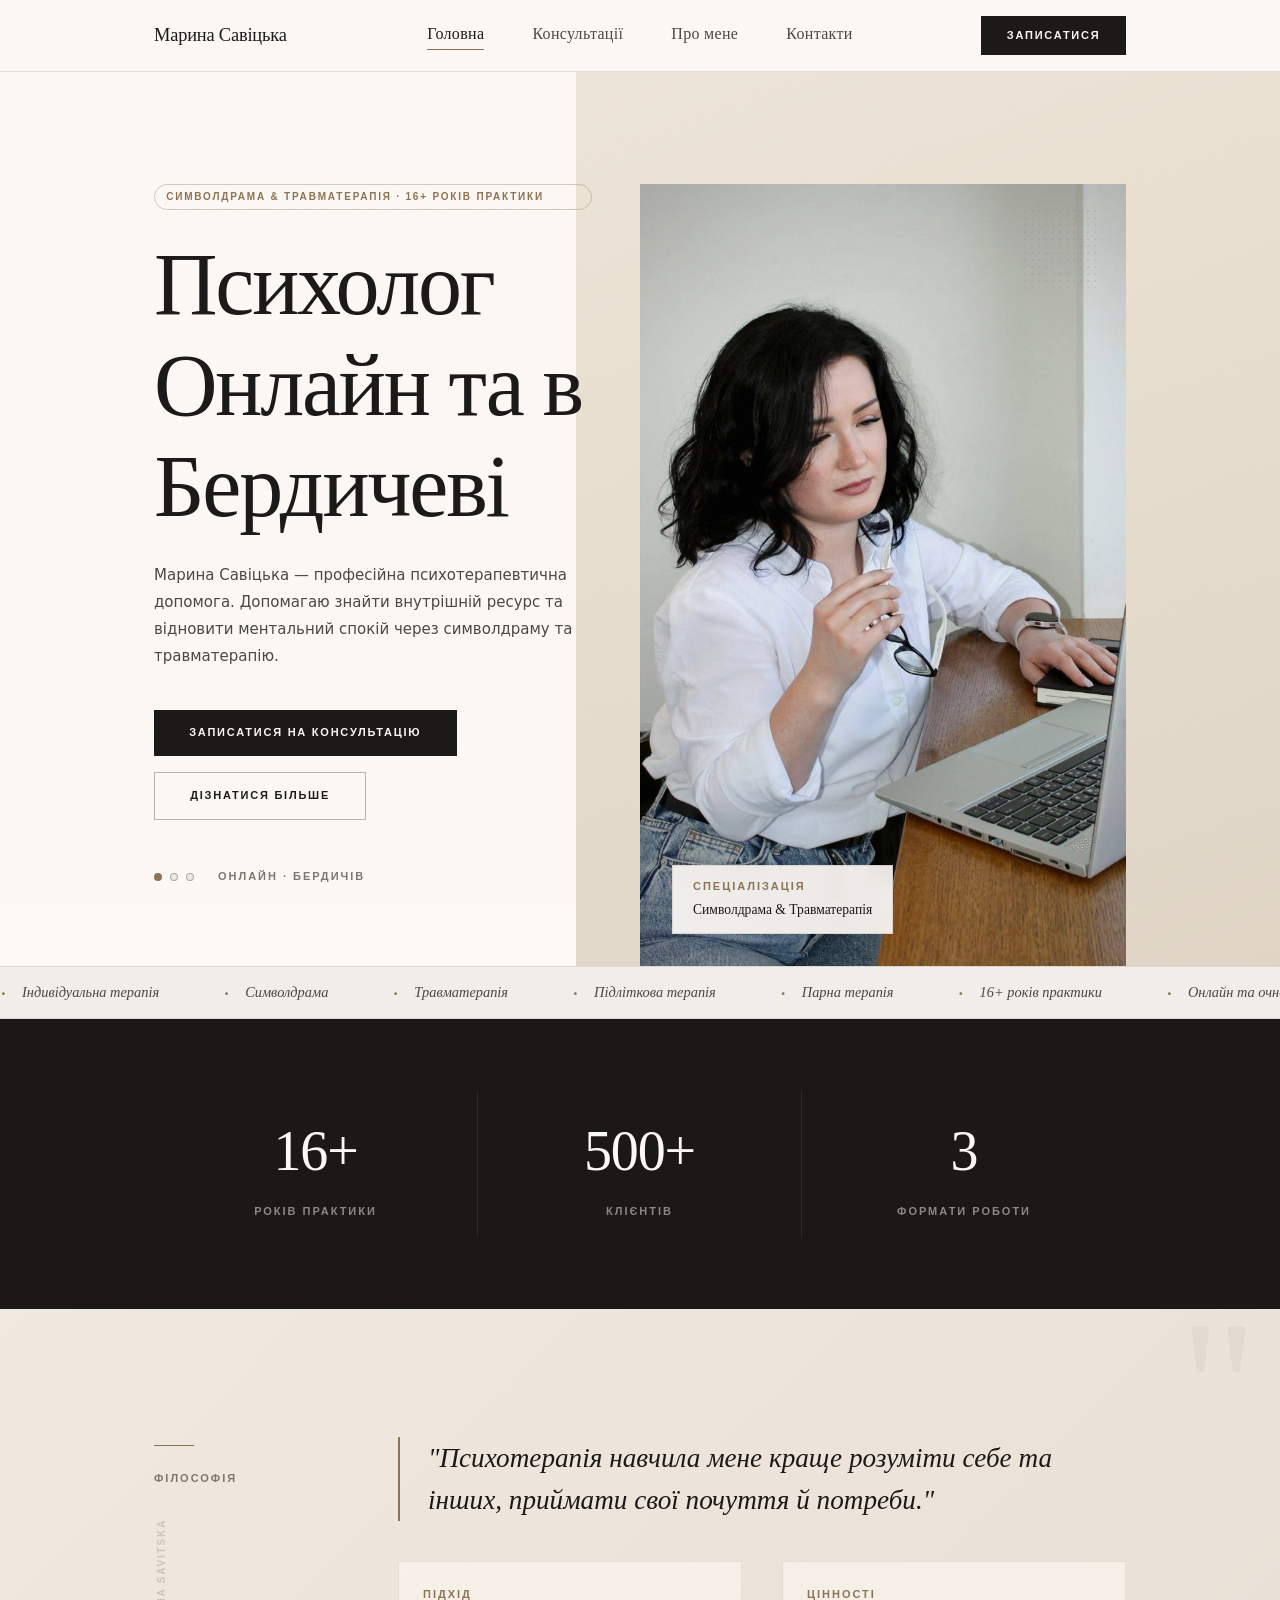
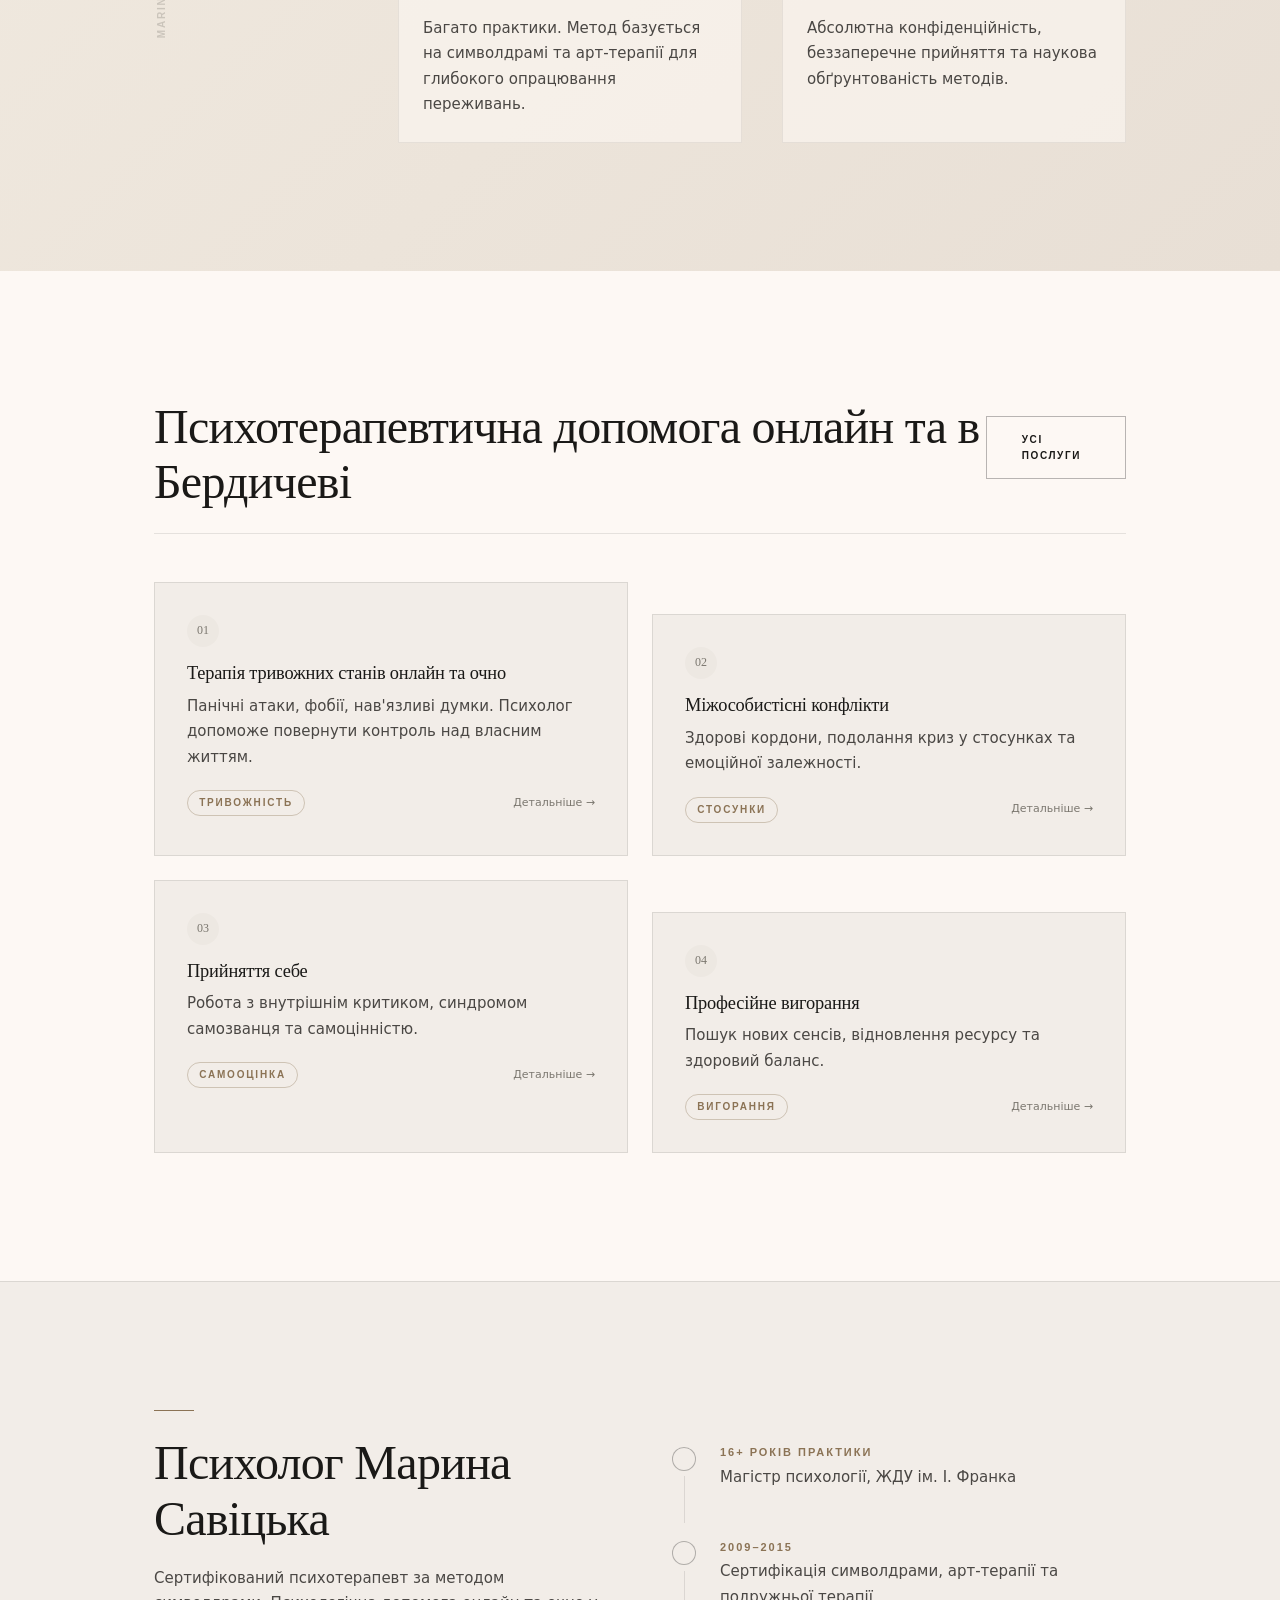
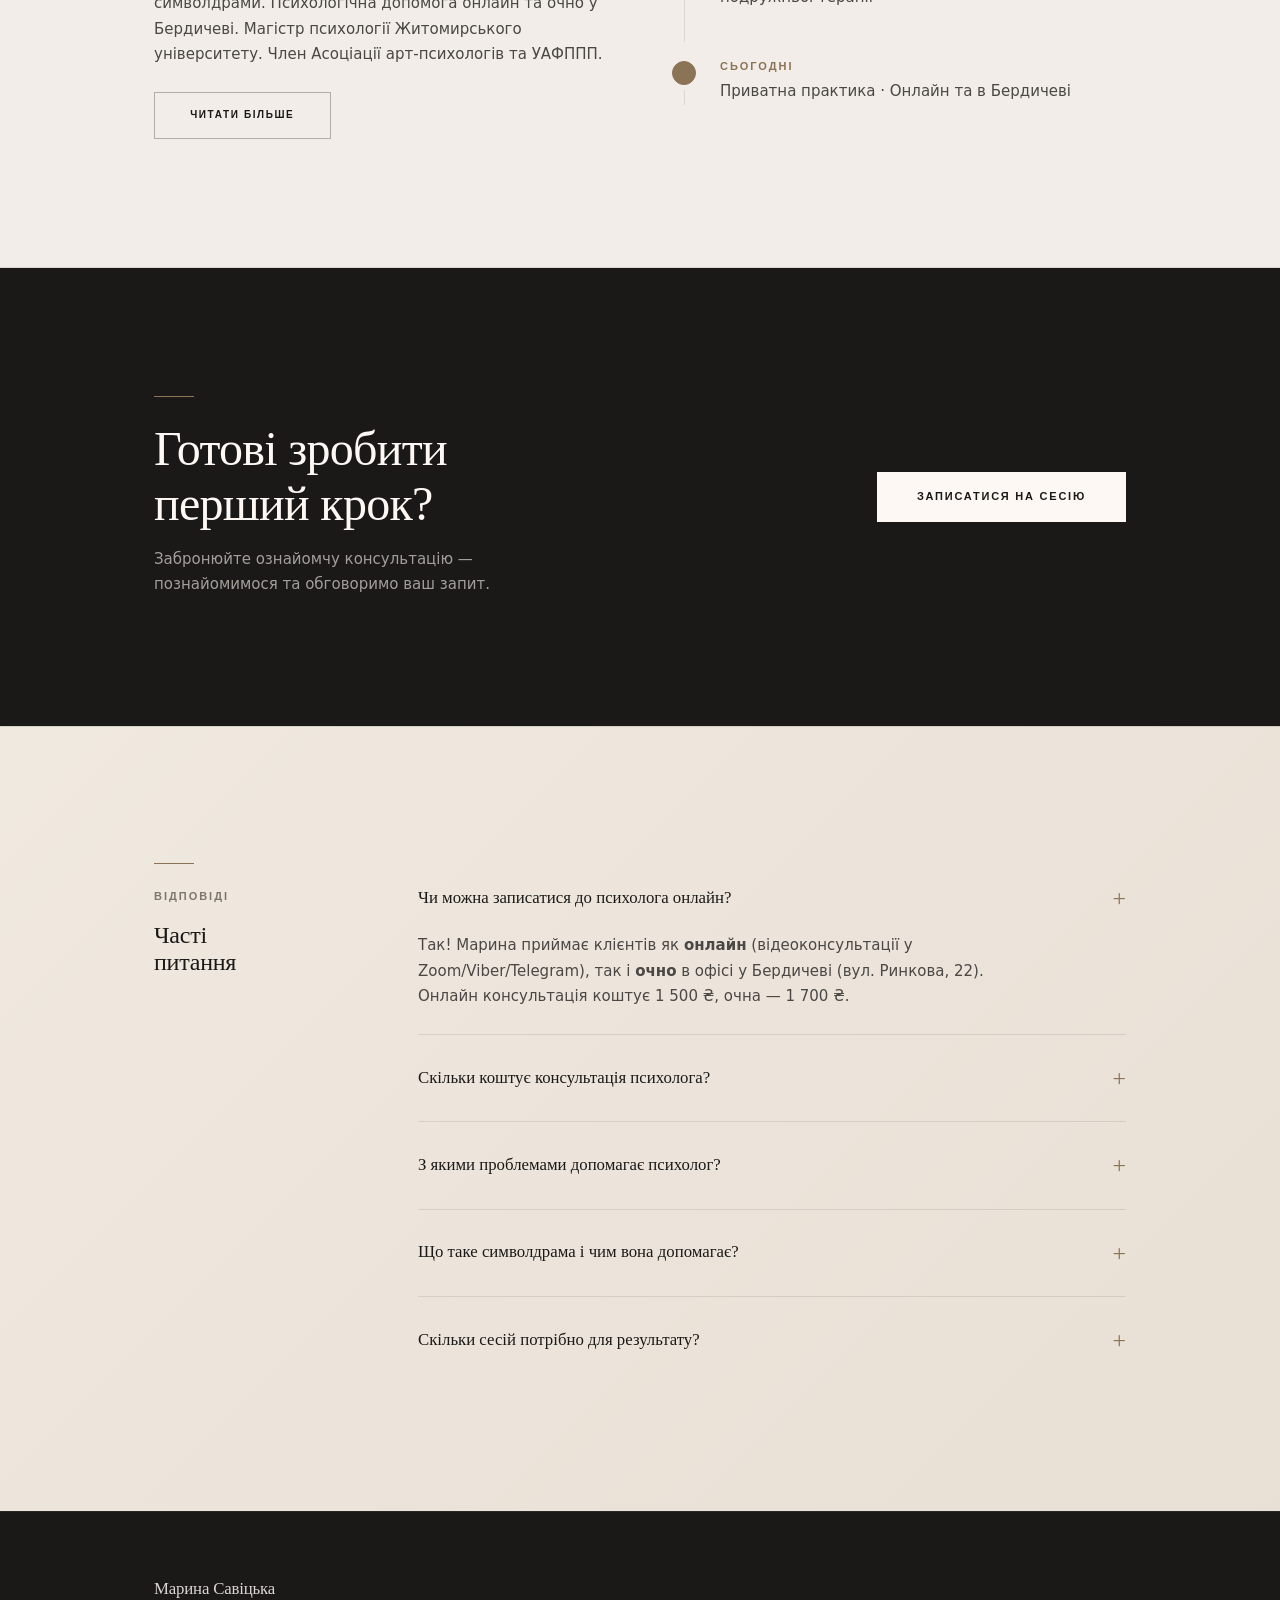
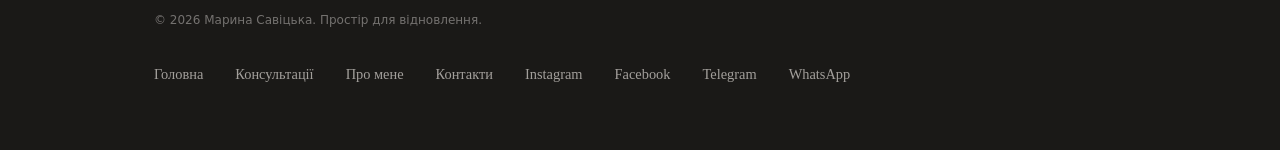
==== commit f48e227f: "security: refactor & optimize - centralize CSS/JS, add semantic HTML, improve a11y, SEO and performa" ====
--- a/index.html
+++ b/index.html
@@ -13,6 +13,7 @@
         </script>
         <meta charset="utf-8" />
         <meta name="viewport" content="width=device-width, initial-scale=1.0" />
+        <meta http-equiv="Content-Security-Policy" content="default-src 'self'; script-src 'self' 'unsafe-inline' https://www.googletagmanager.com https://www.google-analytics.com; style-src 'self' 'unsafe-inline' https://fonts.googleapis.com; font-src https://fonts.gstatic.com; img-src 'self' data: https:; connect-src https://www.google-analytics.com https://formspree.io; frame-src https://maps.google.com; object-src 'none'; base-uri 'self';" />
         <title>Психолог Онлайн та в Бердичеві — Марина Савіцька | 16+ років практики</title>
         <meta name="description"
                 content="Психолог Онлайн та в Бердичеві Марина Савіцька — 16+ років практики. Індивідуальні та парні консультації онлайн або очно. Перша сесія — безкоштовно." />
@@ -207,6 +208,8 @@
         }
         </script>
 
+        <link rel="preconnect" href="https://fonts.googleapis.com" />
+        <link rel="preconnect" href="https://fonts.gstatic.com" crossorigin />
         <link rel="icon" type="image/png" sizes="192x192" href="favicon.png" />
         <link rel="icon" type="image/png" sizes="96x96" href="favicon.png" />
         <link rel="icon" type="image/png" sizes="48x48" href="favicon.png" />
@@ -217,7 +220,9 @@
 
 <body>
 
+        <a href="#main-content" class="skip-link">Перейти до основного контенту</a>
         <header id="site-header"></header>
+        <main id="main-content">
 
         <!-- ══ HERO ═══════════════════════════════════════════════════ -->
         <section style="padding-top:clamp(4rem,10vw,7rem);padding-bottom:0;position:relative;overflow:hidden;">
@@ -227,8 +232,7 @@
               z-index:0;pointer-events:none;"></div>
 
                 <div class="container" style="position:relative;z-index:1;">
-                        <div
-                                style="display:grid;grid-template-columns:1fr 1fr;gap:0;align-items:stretch;min-height:80vh;">
+                        <div class="hero-grid">
 
                                 <!-- Left text -->
                                 <div style="display:flex;flex-direction:column;justify-content:center;
@@ -352,8 +356,7 @@
                 <!-- декоративна велика буква -->
                 <span class="deco-number" style="top:-1rem;right:2rem;">"</span>
                 <div class="container">
-                        <div style="display:grid;grid-template-columns:180px 1fr;gap:4rem;align-items:start;"
-                                class="reveal">
+                        <div class="philosophy-grid reveal">
                                 <div style="padding-top:.5rem;">
                                         <span class="section-rule"></span>
                                         <p class="label" style="color:var(--ink-light);">Філософія</p>
@@ -365,8 +368,7 @@
                                                 "Психотерапія навчила мене краще розуміти себе та інших,
                                                 приймати свої почуття й потреби."
                                         </blockquote>
-                                        <div style="display:grid;grid-template-columns:1fr 1fr;gap:2.5rem;"
-                                                class="stagger">
+                                        <div class="values-grid stagger">
                                                 <div
                                                         style="padding:1.5rem;background:rgba(253,248,244,.6);border:1px solid rgba(26,25,23,.08);">
                                                         <p class="label"
@@ -399,8 +401,7 @@
                                 <a href="consultations" class="btn-outline" style="font-size:10px;">Усі послуги</a>
                         </div>
 
-                        <div style="display:grid;grid-template-columns:repeat(2,1fr);gap:1.5rem;"
-                                class="reveal stagger">
+                        <div class="help-grid reveal stagger">
 
                                 <div class="card" style="position:relative;overflow:hidden;">
                                         <span class="deco-number"
@@ -474,7 +475,7 @@
         <!-- ══ ABOUT STRIP ════════════════════════════════════════════ -->
         <div style="background:var(--cream-dim);border-top:1px solid var(--rule);border-bottom:1px solid var(--rule);">
                 <div class="container section reveal">
-                        <div style="display:grid;grid-template-columns:1fr 1fr;gap:4rem;align-items:center;">
+                        <div class="about-strip-grid">
                                 <div>
                                         <span class="section-rule"></span>
                                         <h2 class="headline" style="margin-bottom:1.25rem;">Психолог Марина Савіцька
@@ -528,8 +529,7 @@
 
         <!-- ══ CTA ════════════════════════════════════════════════════ -->
         <section class="section bg-dark">
-                <div class="container"
-                        style="display:grid;grid-template-columns:1fr auto;gap:3rem;align-items:center;flex-wrap:wrap;">
+                <div class="container cta-grid">
                         <div class="reveal">
                                 <span class="section-rule" style="background:var(--accent);"></span>
                                 <h2 class="headline" style="color:var(--cream);margin-bottom:1rem;">
@@ -557,8 +557,7 @@
         <!-- ══ FAQ (SEO — rich snippets) ════════════════════════════════ -->
         <section class="section bg-warm" id="faq" style="border-top:1px solid var(--rule);">
                 <div class="container">
-                        <div style="display:grid;grid-template-columns:200px 1fr;gap:4rem;align-items:start;"
-                                class="reveal">
+                        <div class="faq-grid reveal">
                                 <div style="padding-top:.5rem;">
                                         <span class="section-rule"></span>
                                         <p class="label" style="color:var(--ink-light);">Відповіді</p>
@@ -641,6 +640,7 @@
                 </div>
         </section>
 
+        </main>
         <footer id="site-footer"></footer>
 
         <script src="nav.js" defer></script>
--- a/style.css
+++ b/style.css
@@ -665,20 +665,137 @@
   margin-bottom: 3rem;
 }
 
+/* ── Responsive Layout Grid Classes ──────────────────────── */
+.hero-grid {
+  display: grid;
+  grid-template-columns: 1fr 1fr;
+  gap: 0;
+  align-items: stretch;
+  min-height: 80vh;
+}
+.services-grid {
+  display: grid;
+  grid-template-columns: repeat(3, 1fr);
+  gap: 2.5rem;
+  align-items: start;
+}
+.philosophy-grid {
+  display: grid;
+  grid-template-columns: 180px 1fr;
+  gap: 4rem;
+  align-items: start;
+}
+.values-grid {
+  display: grid;
+  grid-template-columns: 1fr 1fr;
+  gap: 2.5rem;
+}
+.help-grid {
+  display: grid;
+  grid-template-columns: repeat(2, 1fr);
+  gap: 1.5rem;
+}
+.about-strip-grid {
+  display: grid;
+  grid-template-columns: 1fr 1fr;
+  gap: 4rem;
+  align-items: center;
+}
+.cta-grid {
+  display: grid;
+  grid-template-columns: 1fr auto;
+  gap: 3rem;
+  align-items: center;
+}
+.faq-grid {
+  display: grid;
+  grid-template-columns: 200px 1fr;
+  gap: 4rem;
+  align-items: start;
+}
+.about-philosophy-grid {
+  display: grid;
+  grid-template-columns: 1fr 1fr;
+  gap: 6rem;
+}
+.consultation-row-grid {
+  display: grid;
+  grid-template-columns: 1fr 1fr;
+  gap: 4rem;
+  align-items: start;
+}
+.price-card-grid {
+  display: grid;
+  grid-template-columns: 1fr 1fr;
+  gap: 2rem;
+}
+.booking-grid {
+  display: grid;
+  grid-template-columns: 1fr 1.4fr;
+  gap: 6rem;
+  align-items: start;
+}
+.topics-grid {
+  display: grid;
+  grid-template-columns: 1fr 2fr;
+  gap: 4rem;
+  align-items: start;
+}
+.contacts-grid {
+  display: grid;
+  grid-template-columns: 1fr 1.5fr;
+  gap: 6rem;
+  align-items: start;
+}
+.social-grid {
+  display: grid;
+  grid-template-columns: repeat(4, 1fr);
+  gap: 1rem;
+}
+.cert-grid {
+  display: grid;
+  grid-template-columns: repeat(auto-fill, minmax(160px, 1fr));
+  gap: 1.25rem;
+}
+.cert-grid > div {
+  opacity: 1 !important;
+  transform: none !important;
+  transition: transform .4s, box-shadow .4s !important;
+}
+.cert-card {
+  cursor: pointer;
+  -webkit-tap-highlight-color: transparent;
+  touch-action: manipulation;
+}
+
 /* ── ≤ 900px — tablet tweaks ──────────────────────────────────── */
 @media (max-width: 900px) {
   :root { --px: clamp(1.25rem, 4vw, 3rem); }
 
-  /* hero 2-col → 1-col */
-  [style*="grid-template-columns:1fr 1fr"] {
+  /* Grid stack overrides */
+  .hero-grid,
+  .philosophy-grid,
+  .about-strip-grid,
+  .about-philosophy-grid,
+  .consultation-row-grid,
+  .contacts-grid,
+  .booking-grid,
+  .topics-grid,
+  .faq-grid {
     grid-template-columns: 1fr !important;
   }
-  [style*="grid-template-columns:180px 1fr"] {
-    grid-template-columns: 1fr !important;
-  }
+
+  /* legacy attribute selector fallbacks */
+  [style*="grid-template-columns:1fr 1fr"],
+  [style*="grid-template-columns: 1fr 1fr"],
+  [style*="grid-template-columns:180px 1fr"],
+  [style*="grid-template-columns: 180px 1fr"],
   [style*="grid-template-columns:1fr 1.5fr"],
+  [style*="grid-template-columns: 1fr 1.5fr"],
   [style*="grid-template-columns:1fr 1.4fr"],
-  [style*="grid-template-columns:1fr 2fr"] {
+  [style*="grid-template-columns: 1fr 1.4fr"],
+  [style*="grid-template-columns:1fr 2fr"],
+  [style*="grid-template-columns: 1fr 2fr"] {
     grid-template-columns: 1fr !important;
   }
   .hero-bg-accent {
@@ -709,6 +826,12 @@
   .display  { font-size: clamp(2.4rem, 10vw, 3.8rem); }
   .headline { font-size: clamp(1.6rem, 7vw, 2.4rem); }
   .subhead  { font-size: clamp(1.15rem, 5vw, 1.5rem); }
+  
+  /* SEO & Accessibility: body small text must be at least 16px on mobile */
+  .body-sm {
+    font-size: 1rem !important; /* 16px */
+    line-height: 1.6 !important;
+  }
 
   /* ── Section spacing ─────────────────────────────── */
   .section    { padding-block: clamp(3rem, 8vw, 5rem); }
@@ -722,7 +845,6 @@
   }
 
   /* ── Hero ────────────────────────────────────────── */
-  /* hero grid → stack */
   .hero-img { min-height: 55vw; max-height: 70vw; }
   [style*="padding-right:3rem"] { padding-right: 0 !important; padding-bottom: 3rem !important; }
   [style*="min-height:80vh"] { min-height: unset !important; }
@@ -736,17 +858,62 @@
     border-bottom: 1px solid rgba(255,255,255,.08);
   }
 
-  /* ── All 2-col grids → 1-col ─────────────────────── */
-  [style*="grid-template-columns:1fr 1fr"],
-  [style*="grid-template-columns:1fr 1.5fr"],
-  [style*="grid-template-columns:1fr 1.4fr"],
-  [style*="grid-template-columns:1fr auto"],
-  [style*="grid-template-columns:180px 1fr"],
-  [style*="grid-template-columns:1fr 2fr"],
-  [style*="grid-template-columns:repeat(2,1fr)"],
-  [style*="grid-template-columns:200px 1fr"] {
+  /* ── Grid Stacking ───────────────────────────────── */
+  .hero-grid,
+  .services-grid,
+  .philosophy-grid,
+  .values-grid,
+  .help-grid,
+  .about-strip-grid,
+  .faq-grid,
+  .about-philosophy-grid,
+  .consultation-row-grid,
+  .contacts-grid,
+  .booking-grid,
+  .topics-grid {
     grid-template-columns: 1fr !important;
     gap: 2.5rem !important;
+  }
+
+  /* Legacy attribute selector stacks */
+  [style*="grid-template-columns:1fr 1fr"],
+  [style*="grid-template-columns: 1fr 1fr"],
+  [style*="grid-template-columns:1fr 1.5fr"],
+  [style*="grid-template-columns: 1fr 1.5fr"],
+  [style*="grid-template-columns:1fr 1.4fr"],
+  [style*="grid-template-columns: 1fr 1.4fr"],
+  [style*="grid-template-columns:1fr auto"],
+  [style*="grid-template-columns: 1fr auto"],
+  [style*="grid-template-columns:180px 1fr"],
+  [style*="grid-template-columns: 180px 1fr"],
+  [style*="grid-template-columns:1fr 2fr"],
+  [style*="grid-template-columns: 1fr 2fr"],
+  [style*="grid-template-columns:repeat(2,1fr)"],
+  [style*="grid-template-columns: repeat(2,1fr)"],
+  [style*="grid-template-columns: repeat(2, 1fr)"],
+  [style*="grid-template-columns:200px 1fr"],
+  [style*="grid-template-columns: 200px 1fr"] {
+    grid-template-columns: 1fr !important;
+    gap: 2.5rem !important;
+  }
+
+  .cta-grid {
+    grid-template-columns: 1fr !important;
+    text-align: center;
+  }
+  .cta-grid a {
+    width: 100% !important;
+    justify-content: center !important;
+  }
+
+  .social-grid {
+    grid-template-columns: repeat(2, 1fr) !important;
+  }
+
+
+  /* Responsive padding override helper */
+  .responsive-padding {
+    padding: 1.5rem !important;
   }
 
   /* ── Philosophy side label — hide on mobile ──────── */
@@ -791,7 +958,7 @@
   /* ── Marquee ─────────────────────────────────────── */
   .marquee-inner { gap: 2.5rem; }
 
-  /* ── About page: cert grid ───────────────────────── */
+  /* ── About page: cert grid fallbacks ──────────────── */
   [style*="grid-template-columns:repeat(3"] {
     grid-template-columns: 1fr 1fr !important;
   }
@@ -831,15 +998,85 @@
   .headline { font-size: clamp(1.4rem, 8vw, 2rem); }
 
   /* Price grid stays 2-col but tighter */
+  .price-card-grid {
+    grid-template-columns: 1fr !important;
+    gap: 1rem !important;
+  }
+
   [style*="grid-template-columns:1fr 1fr"][style*="gap:2rem"] {
     grid-template-columns: 1fr !important;
     gap: 1rem !important;
   }
 
+
   /* Messenger icon grid */
   [style*="grid-template-columns: repeat(auto-fill"] {
     grid-template-columns: repeat(2, 1fr) !important;
   }
+}
+
+/* ── ≤ 380px — narrow mobile ─────────────────────────────────── */
+@media (max-width: 380px) {
+
+  .social-grid {
+    grid-template-columns: 1fr !important;
+  }
+}
+
+
+/* ── Skip Link (keyboard accessibility) ──────────────────────── */
+.skip-link {
+  position: absolute;
+  top: -100%;
+  left: 1rem;
+  z-index: 9999;
+  background: var(--ink);
+  color: var(--cream);
+  font-family: 'Manrope', sans-serif;
+  font-size: 13px;
+  font-weight: 600;
+  letter-spacing: .1em;
+  padding: .75rem 1.5rem;
+  text-decoration: none;
+  transition: top .2s;
+}
+.skip-link:focus {
+  top: 1rem;
+}
+
+/* ── Contact icon boxes ──────────────────────────────────────── */
+.contact-icon-box {
+  display: flex;
+  flex-direction: column;
+  align-items: center;
+  gap: 0.75rem;
+  text-decoration: none;
+  color: var(--ink-mid);
+  padding: 1rem 0.5rem;
+  background: var(--cream);
+  border: 1px solid rgba(0,0,0,0.05);
+  border-radius: 2px;
+  transition: background .3s ease, color .3s ease, transform .3s ease, box-shadow .3s ease;
+}
+.contact-icon-box:hover {
+  background: var(--ink);
+  color: var(--cream);
+  transform: translateY(-2px);
+  box-shadow: 0 10px 20px rgba(0,0,0,0.08);
+}
+.contact-icon-box svg {
+  opacity: 0.8;
+  transition: transform 0.3s ease;
+}
+.contact-icon-box:hover svg {
+  opacity: 1;
+  transform: scale(1.1);
+}
+.contact-icon-box span {
+  font-size: 10px;
+  font-weight: 600;
+  letter-spacing: 0.1em;
+  text-transform: uppercase;
 }
 
 /* ── About Page Hero (Vertical Video Layout) ─────────────────── */
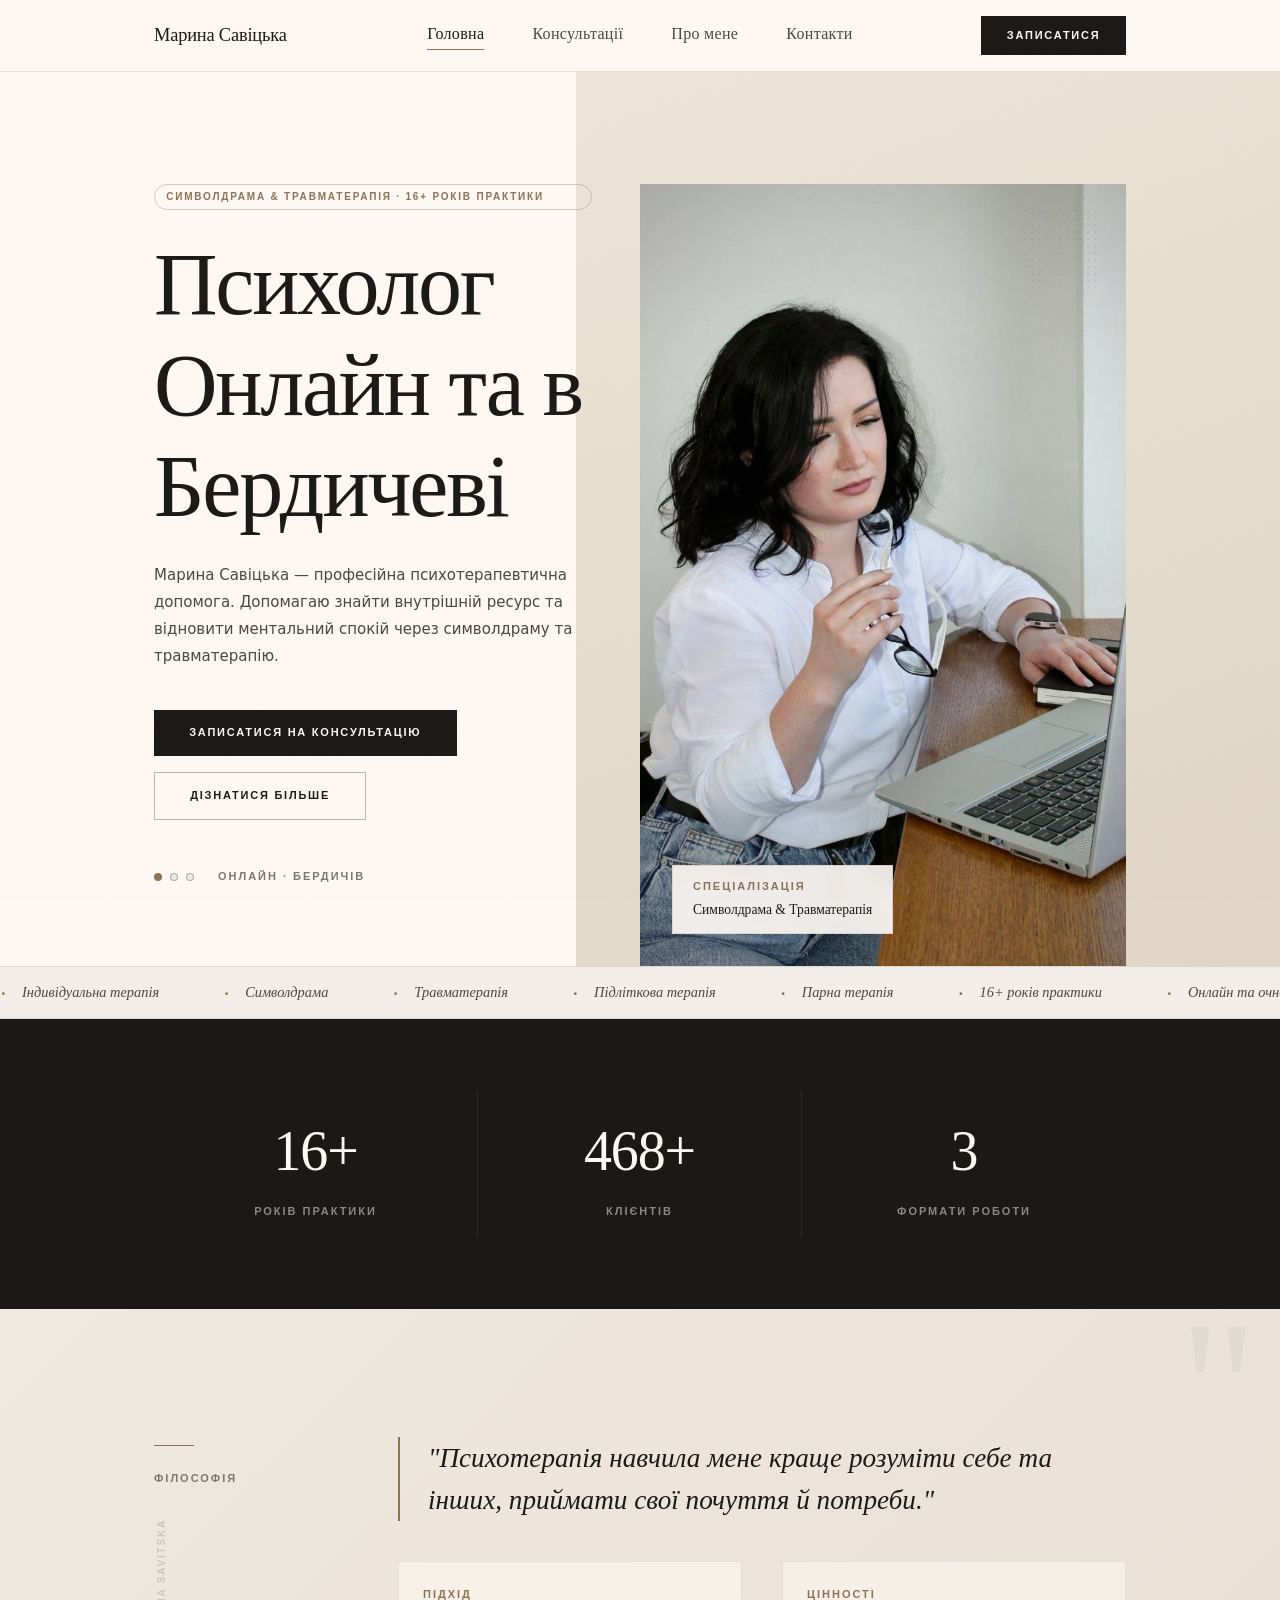
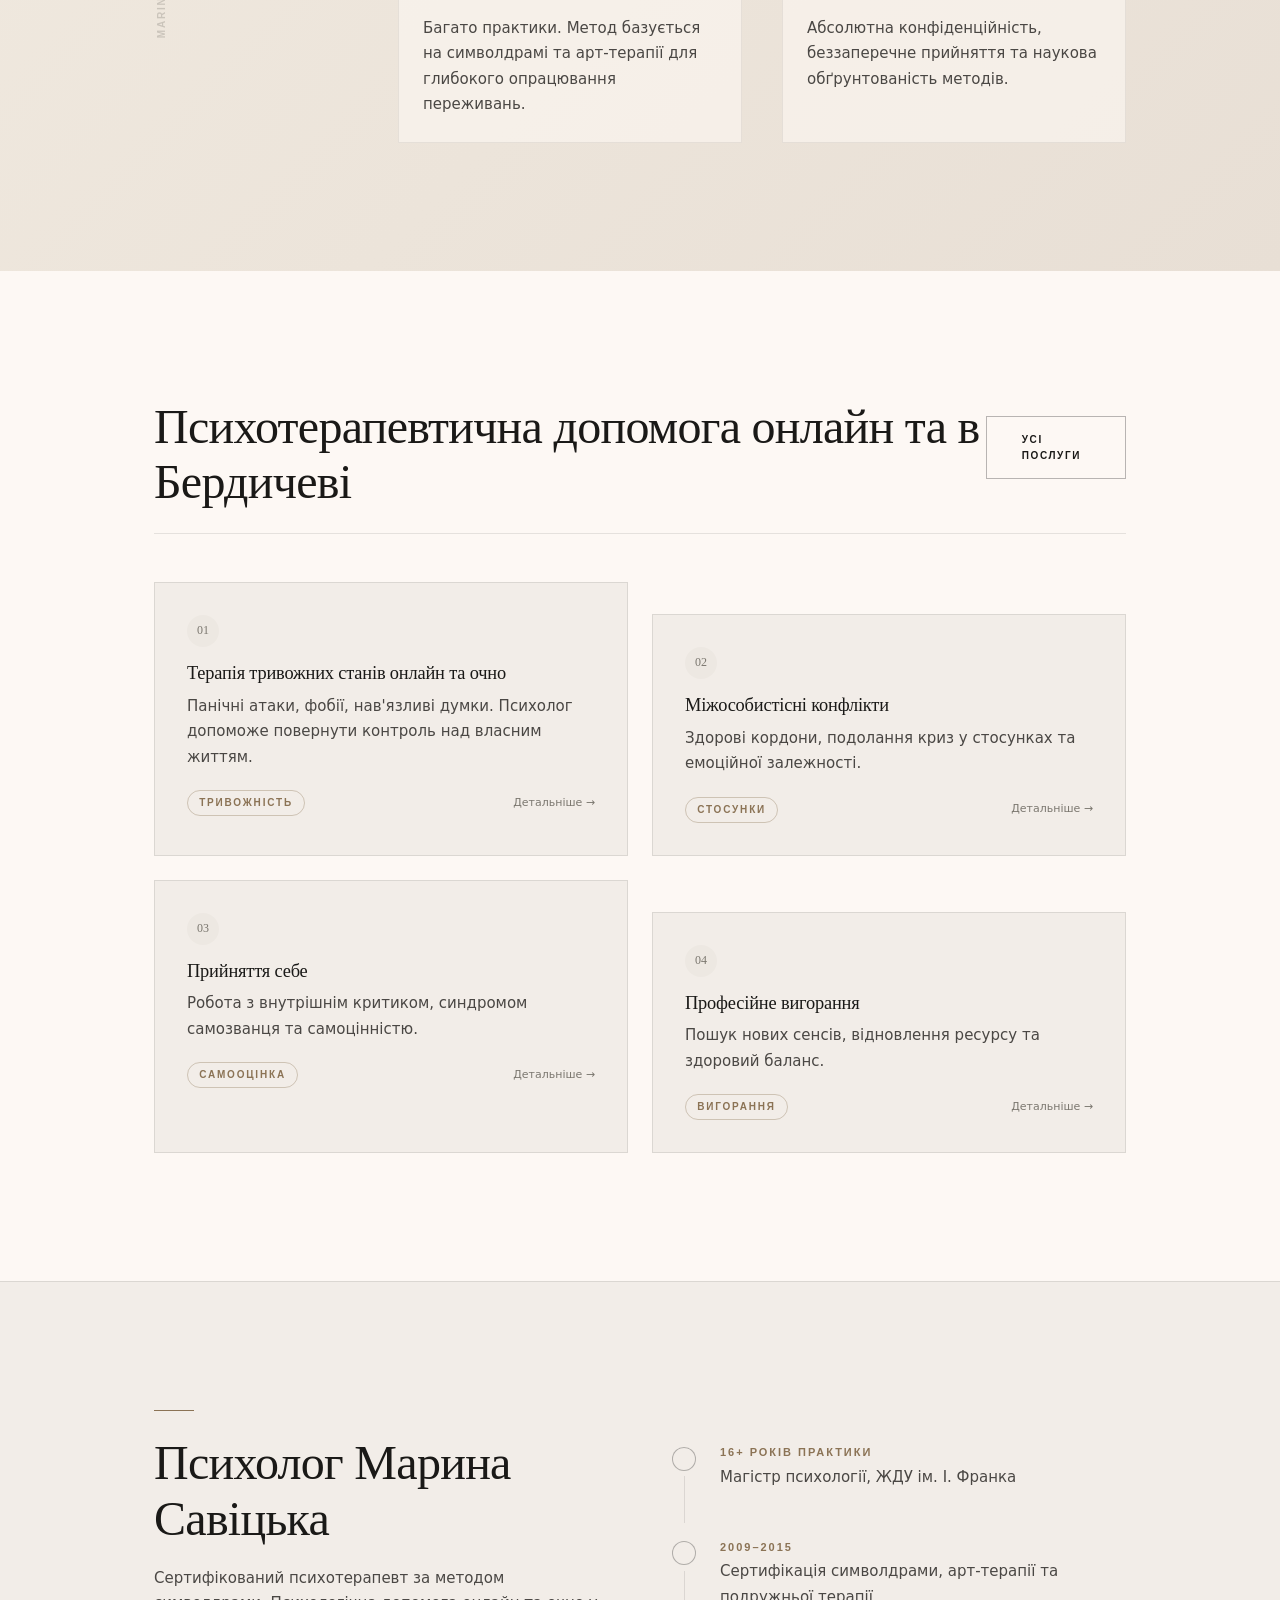
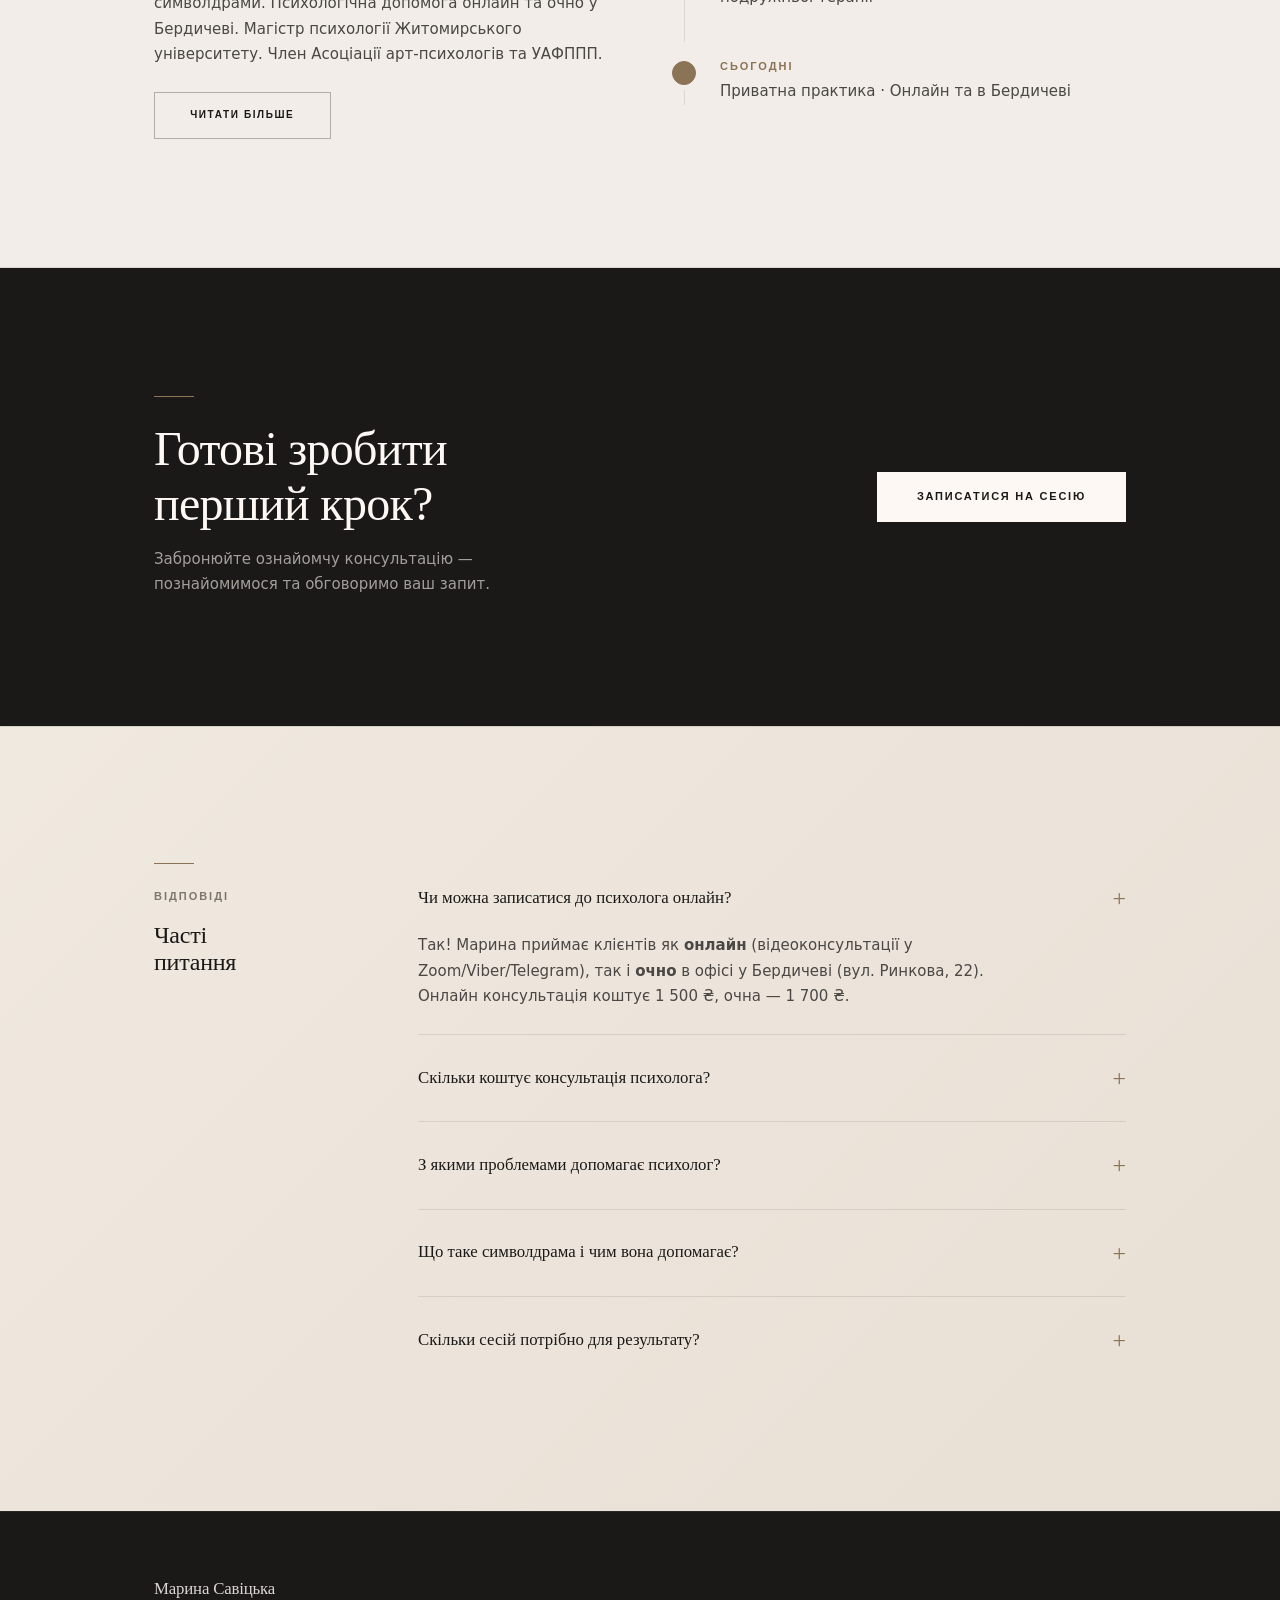
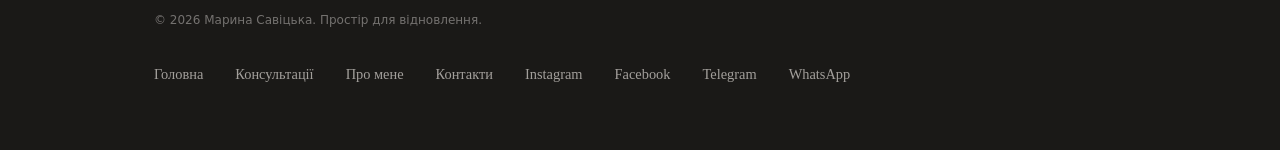
==== commit d40c43f8: "fix(csp): allow framing www.google.com for Google Maps embed" ====
--- a/index.html
+++ b/index.html
@@ -13,7 +13,7 @@
         </script>
         <meta charset="utf-8" />
         <meta name="viewport" content="width=device-width, initial-scale=1.0" />
-        <meta http-equiv="Content-Security-Policy" content="default-src 'self'; script-src 'self' 'unsafe-inline' https://www.googletagmanager.com https://www.google-analytics.com; style-src 'self' 'unsafe-inline' https://fonts.googleapis.com; font-src https://fonts.gstatic.com; img-src 'self' data: https:; connect-src https://www.google-analytics.com https://formspree.io; frame-src https://maps.google.com; object-src 'none'; base-uri 'self';" />
+        <meta http-equiv="Content-Security-Policy" content="default-src 'self'; script-src 'self' 'unsafe-inline' https://www.googletagmanager.com https://www.google-analytics.com; style-src 'self' 'unsafe-inline' https://fonts.googleapis.com; font-src https://fonts.gstatic.com; img-src 'self' data: https:; connect-src https://www.google-analytics.com https://formspree.io; frame-src https://maps.google.com https://www.google.com; object-src 'none'; base-uri 'self';" />
         <title>Психолог Онлайн та в Бердичеві — Марина Савіцька | 16+ років практики</title>
         <meta name="description"
                 content="Психолог Онлайн та в Бердичеві Марина Савіцька — 16+ років практики. Індивідуальні та парні консультації онлайн або очно. Перша сесія — безкоштовно." />
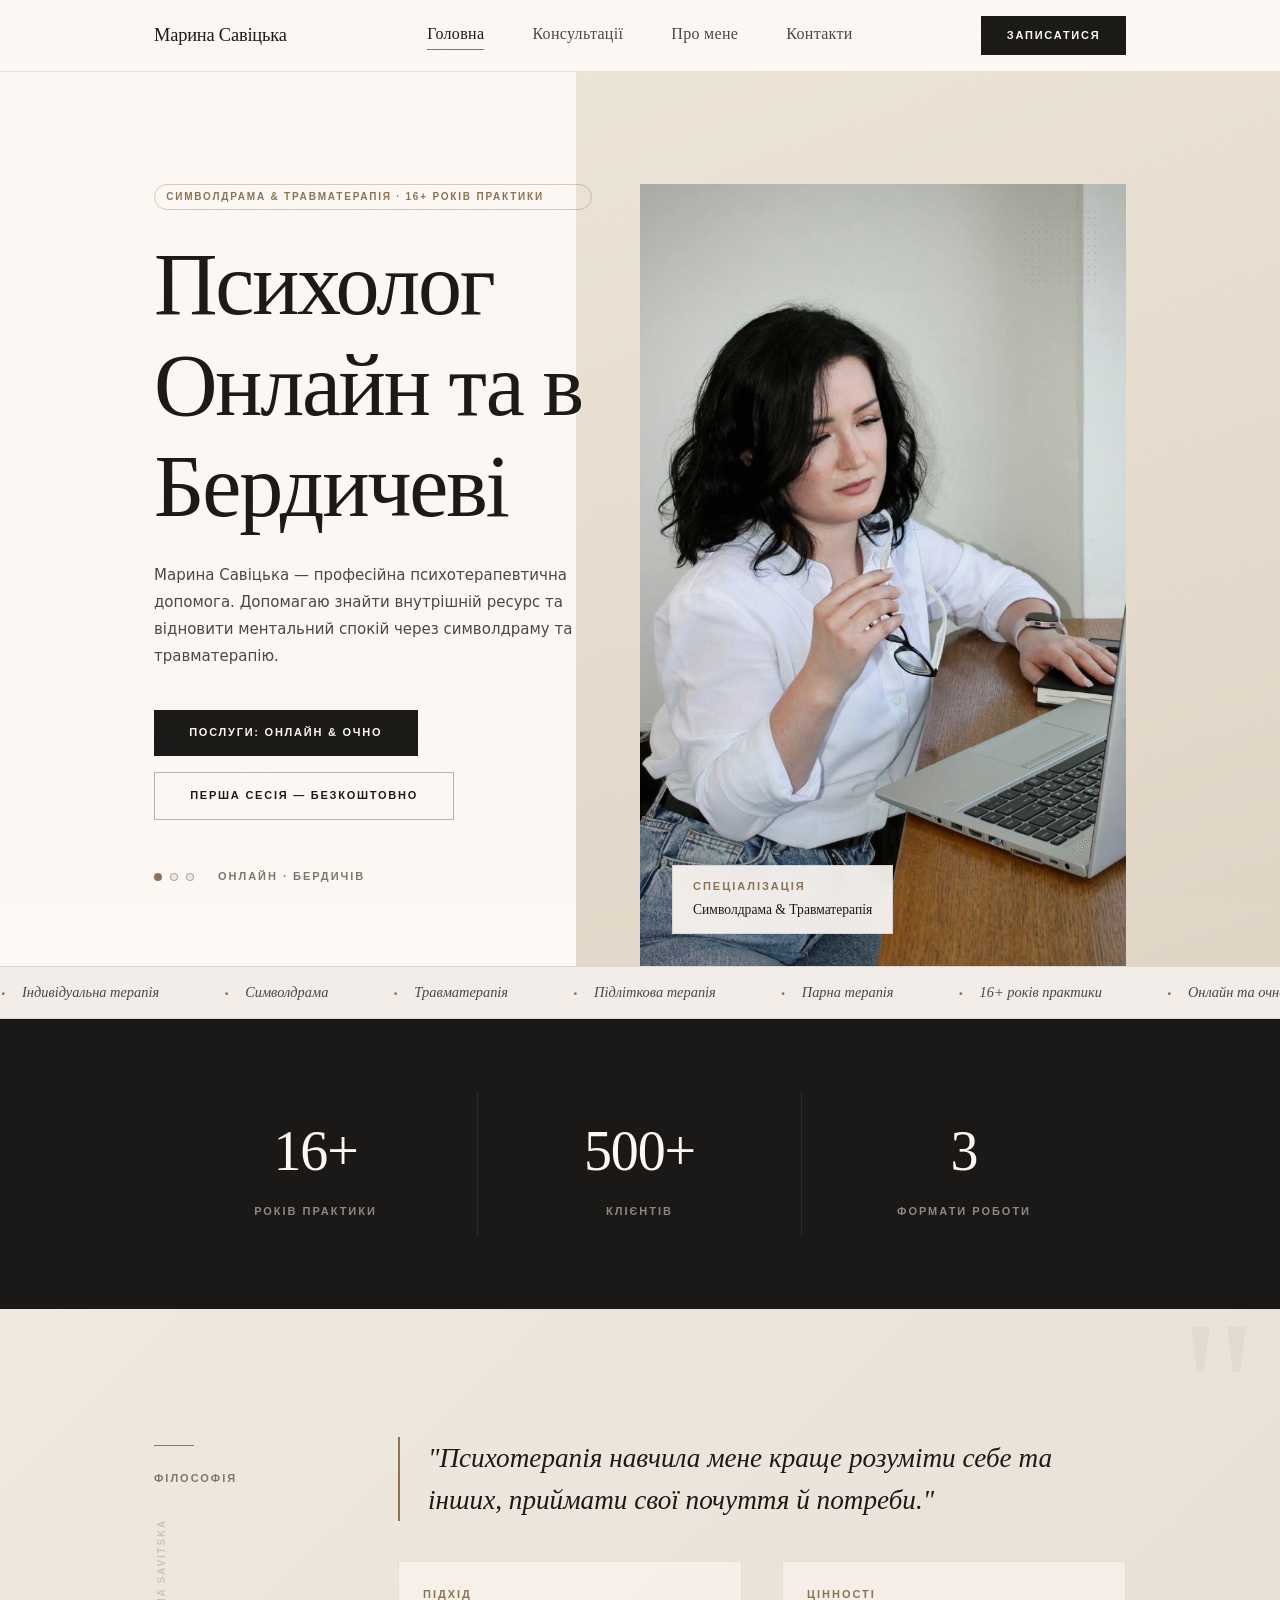
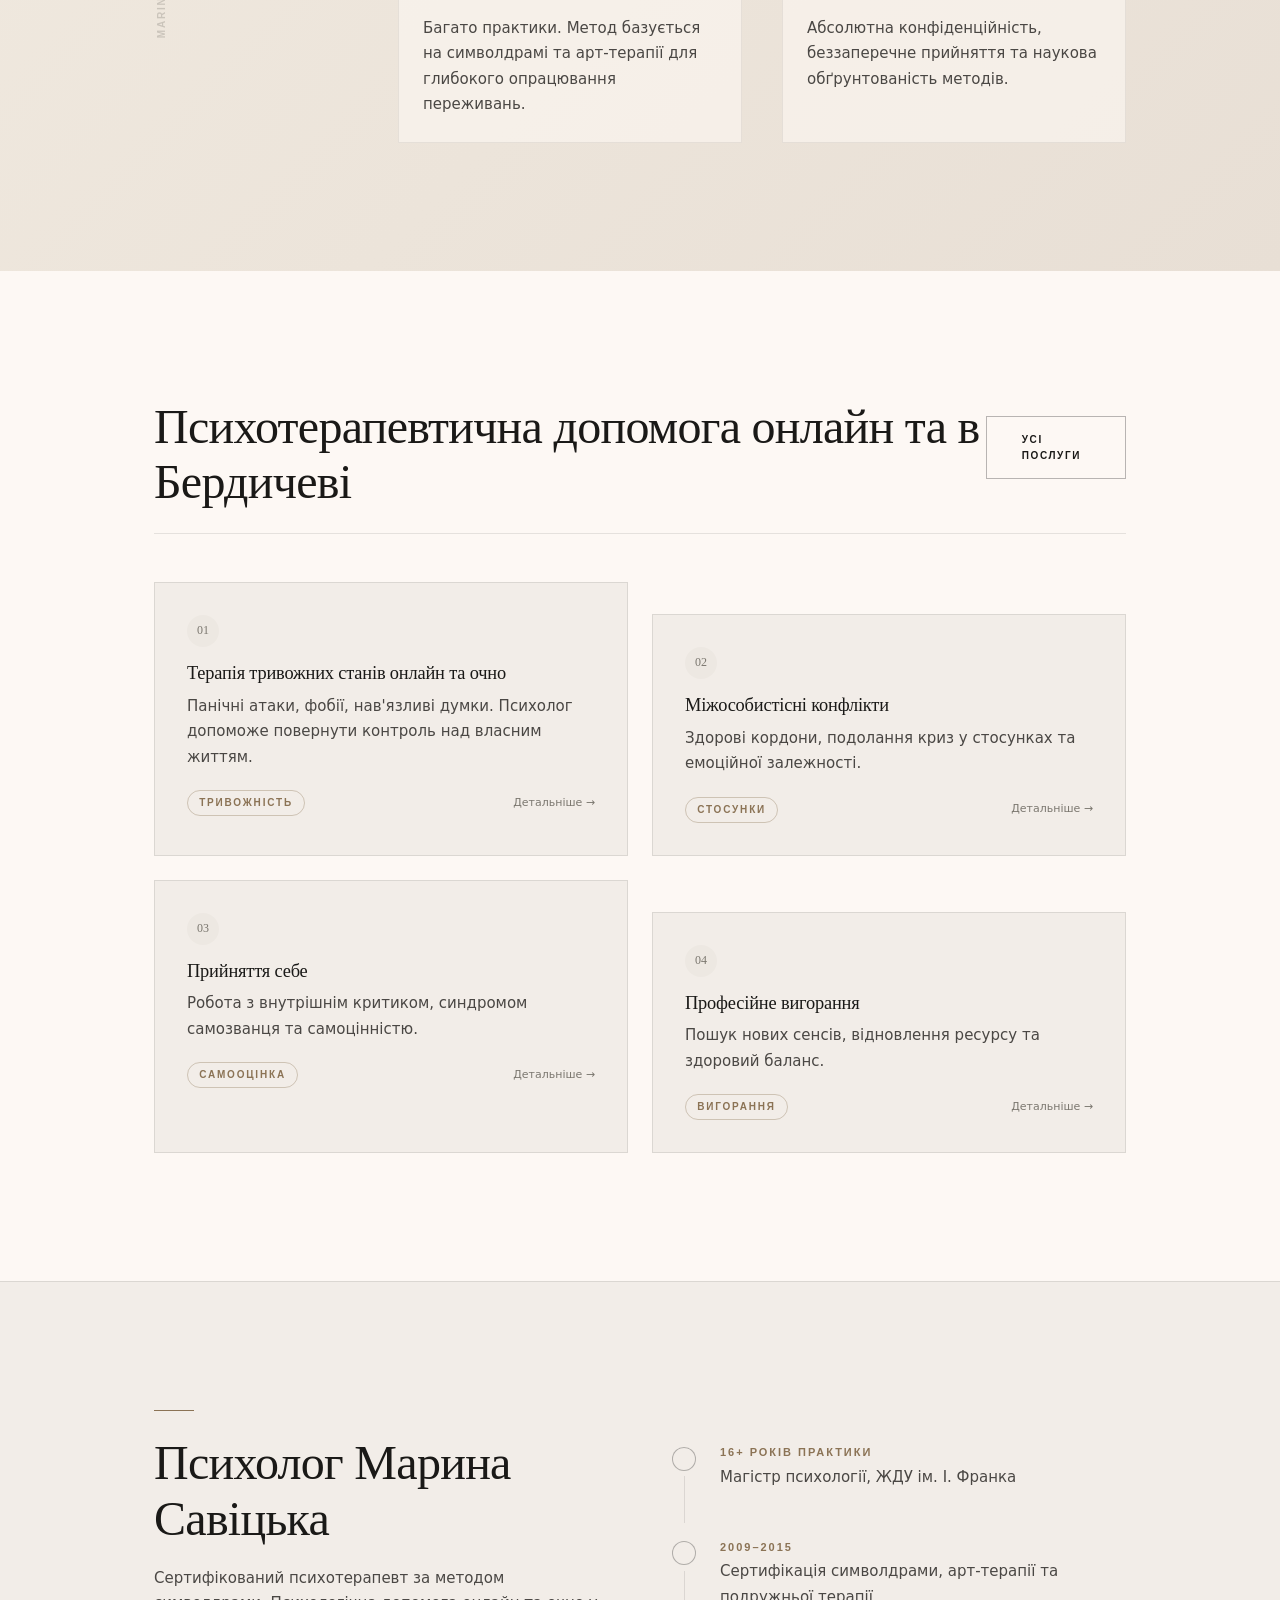
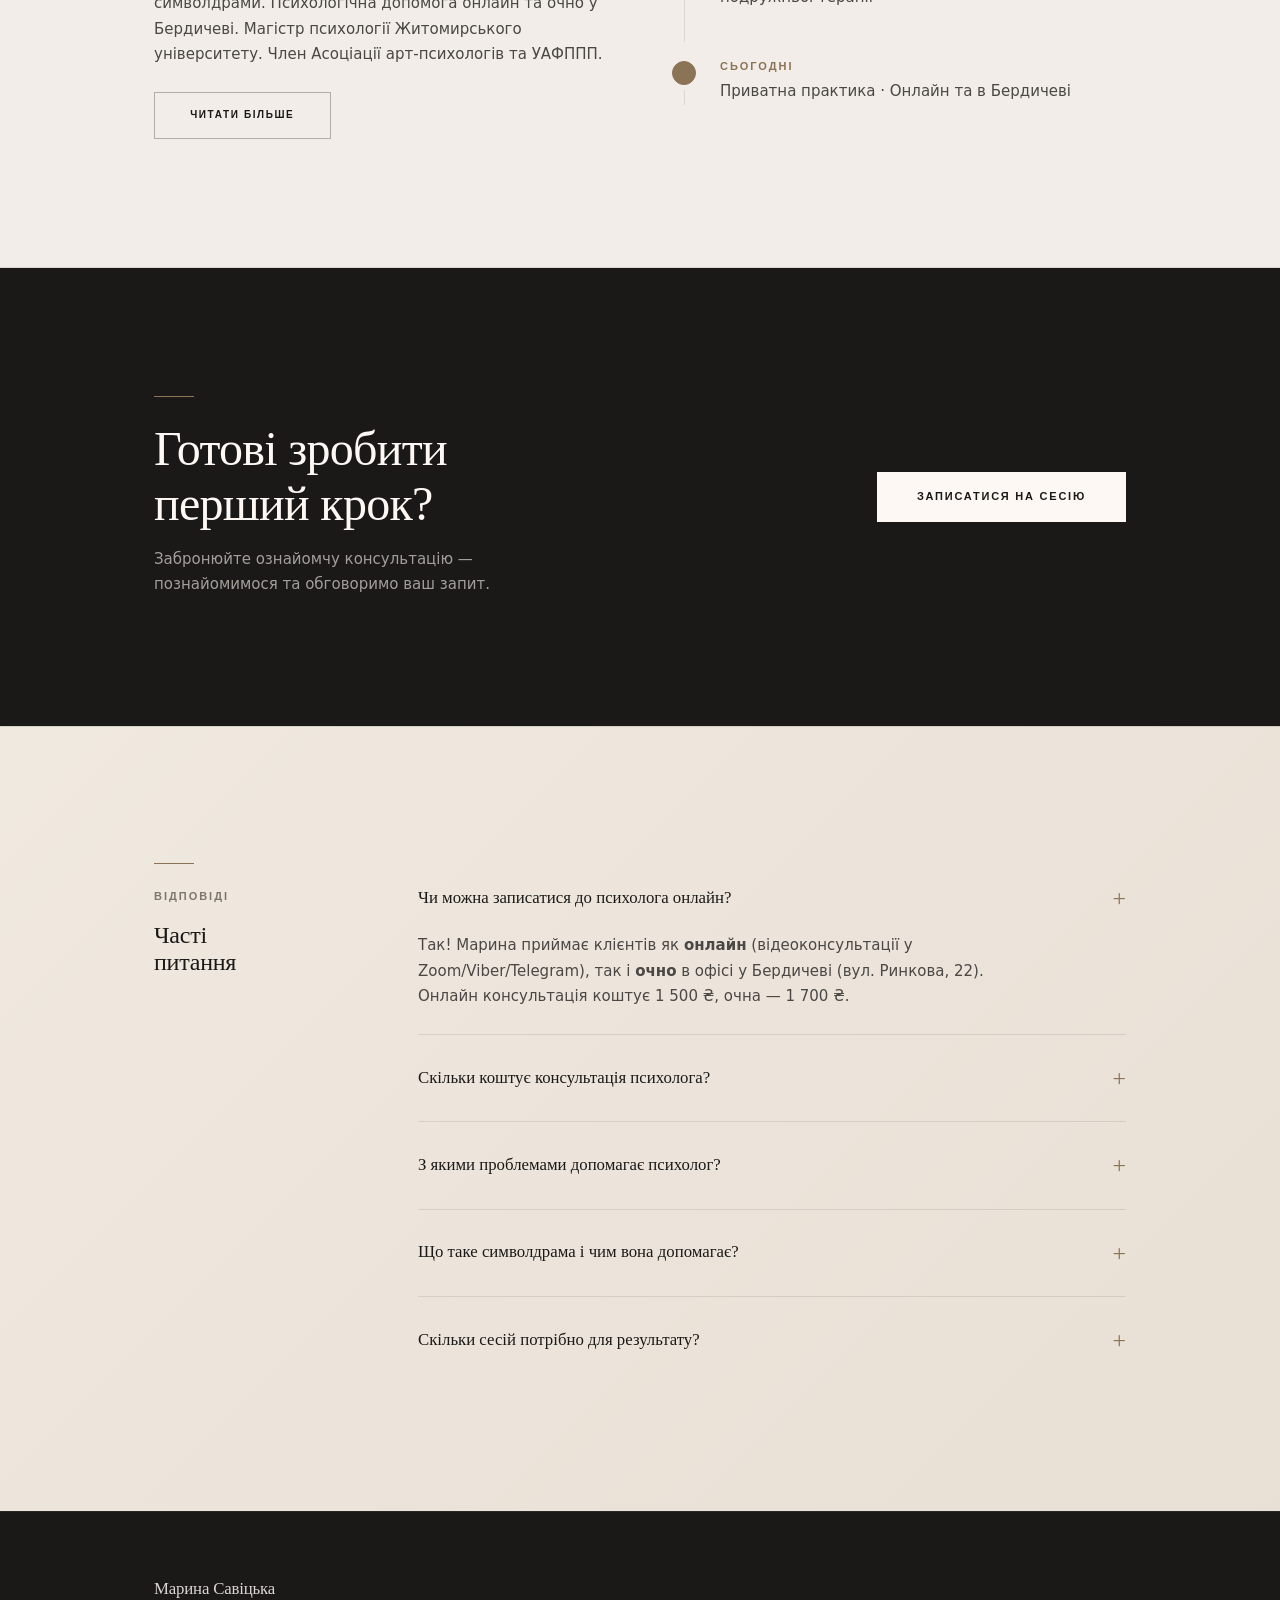
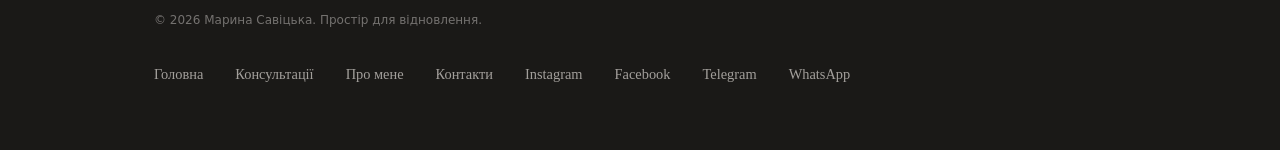
==== commit a5969c18: "Optimize CTAs for hybrid positioning and fix contacts layout" ====
--- a/index.html
+++ b/index.html
@@ -249,9 +249,8 @@
                                                 символдраму та травматерапію.
                                         </p>
                                         <div class="hero-cta" style="display:flex;gap:1rem;flex-wrap:wrap;">
-                                                <a href="consultations" class="btn-primary">Записатися на
-                                                        консультацію</a>
-                                                <a href="about" class="btn-outline">Дізнатися більше</a>
+                                                <a href="consultations" class="btn-primary">Послуги: Онлайн & Очно</a>
+                                                <a href="contacts" class="btn-outline">Перша сесія — безкоштовно</a>
                                         </div>
 
                                         <!-- маленький декор -->
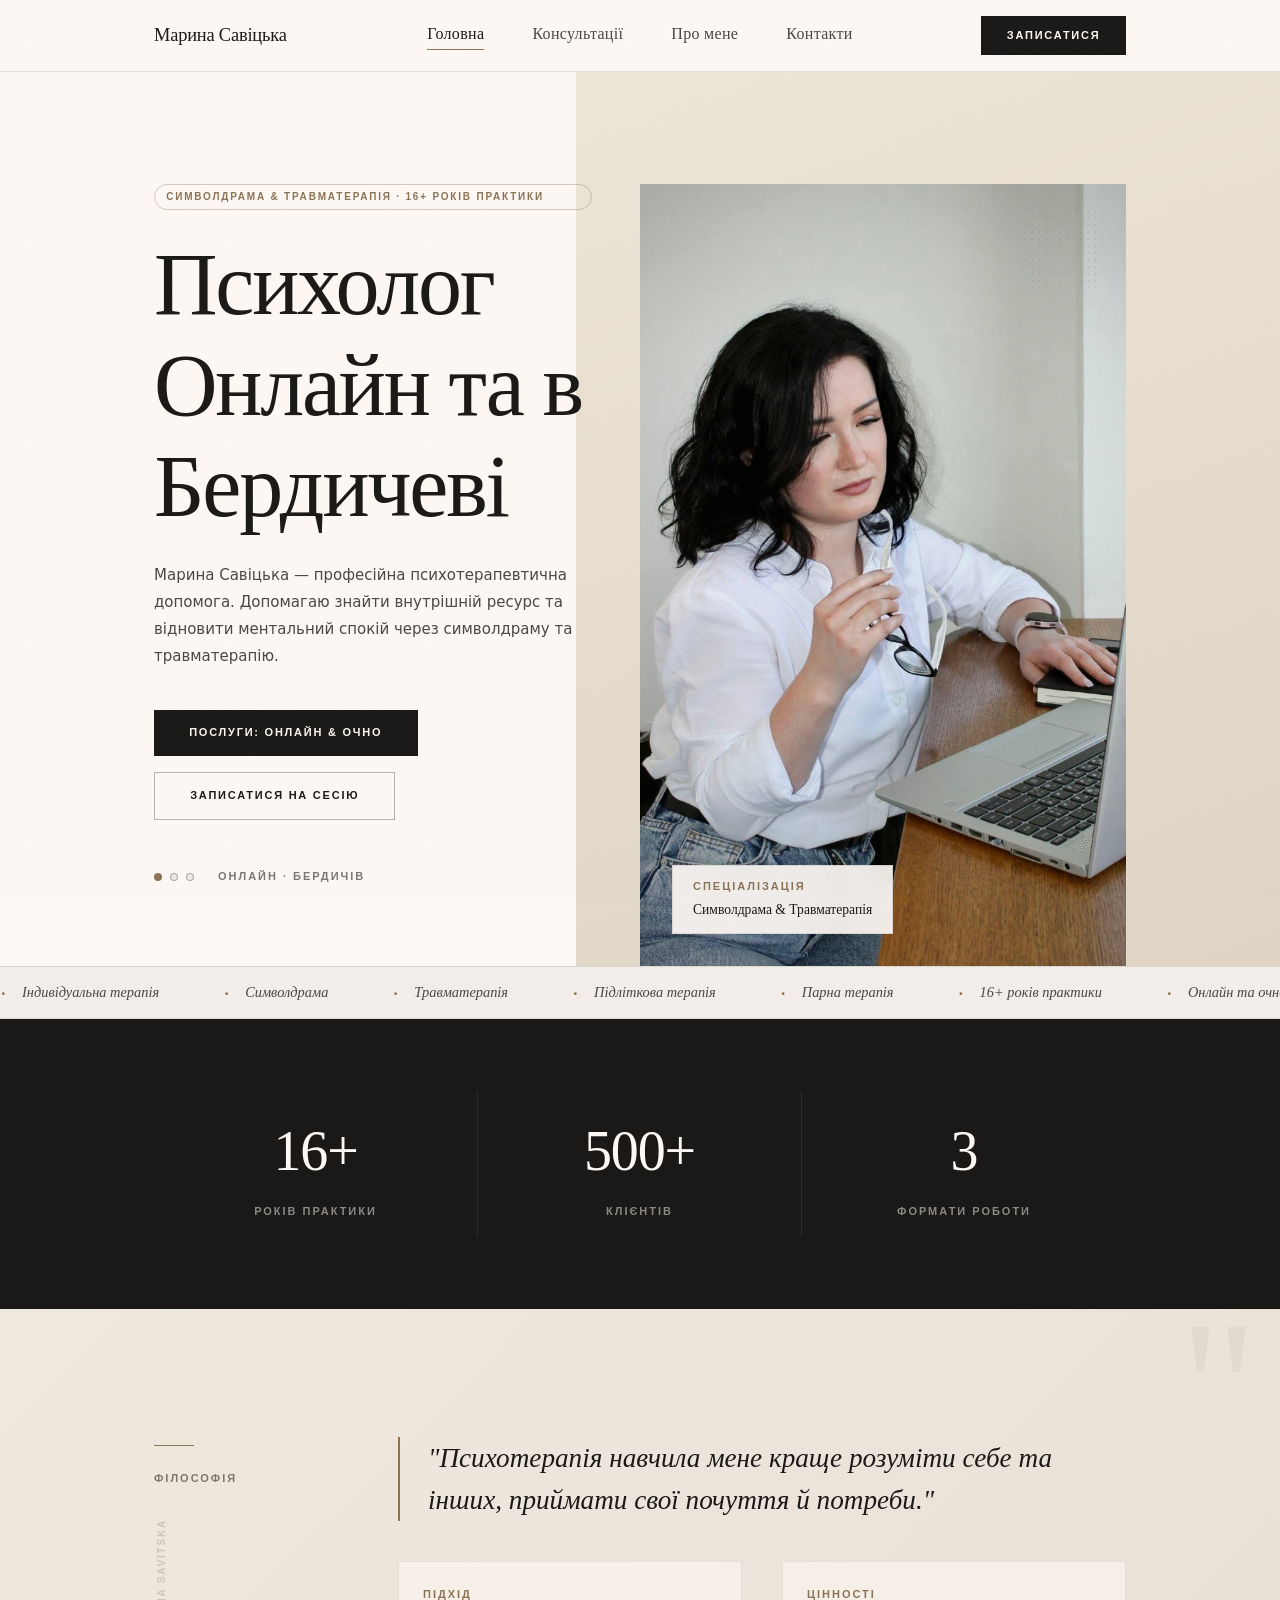
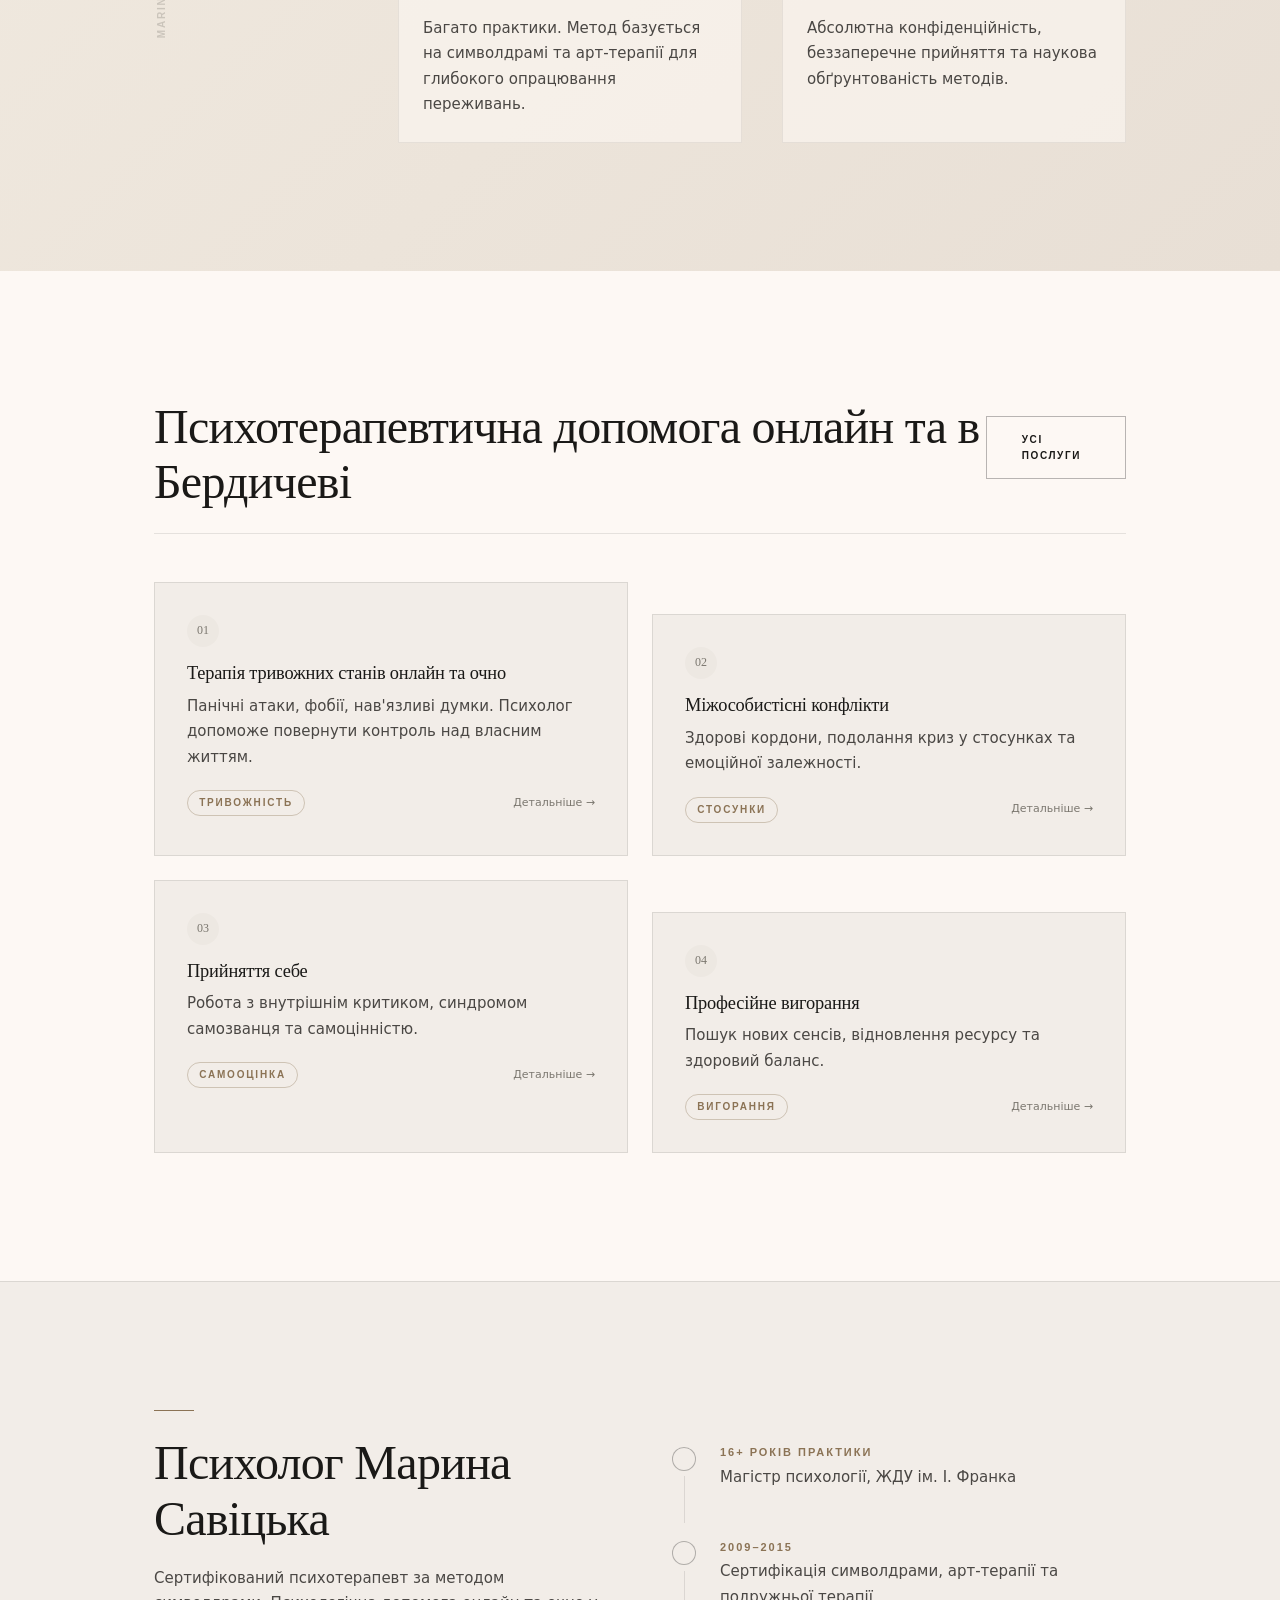
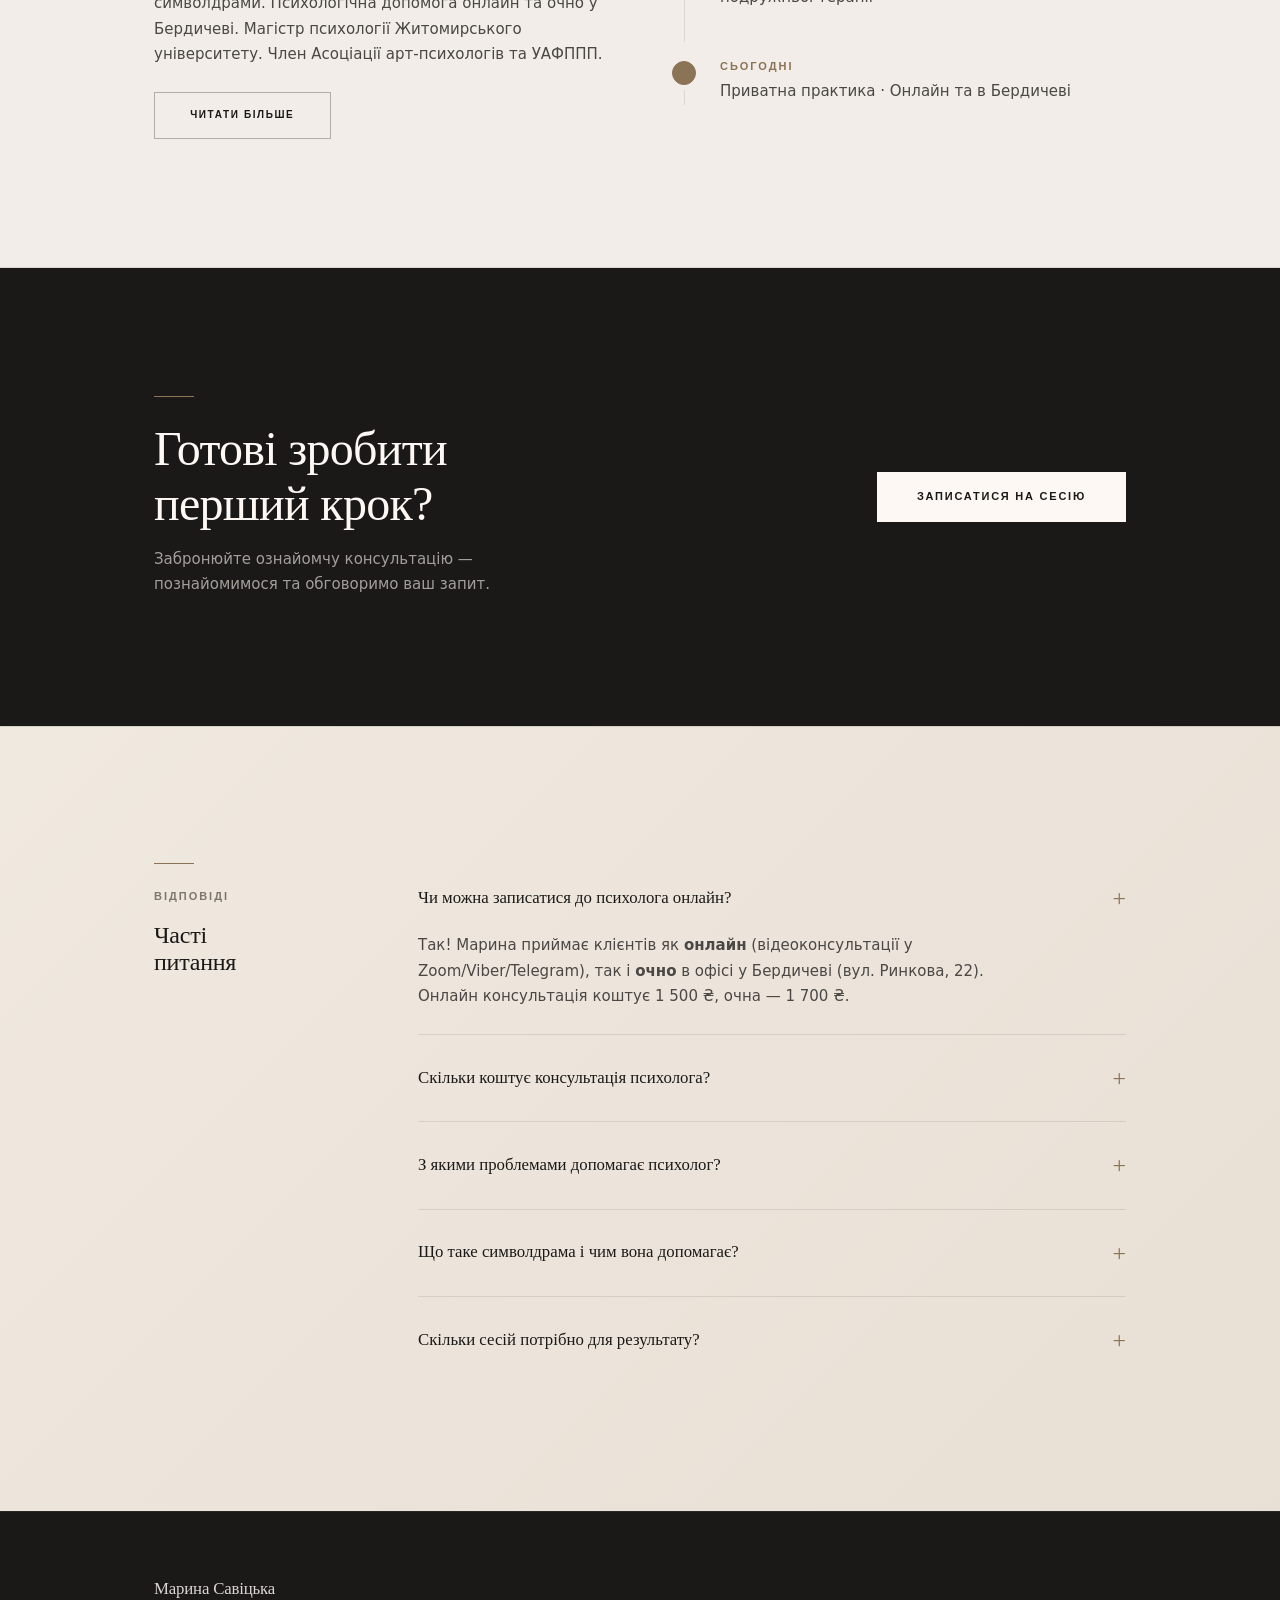
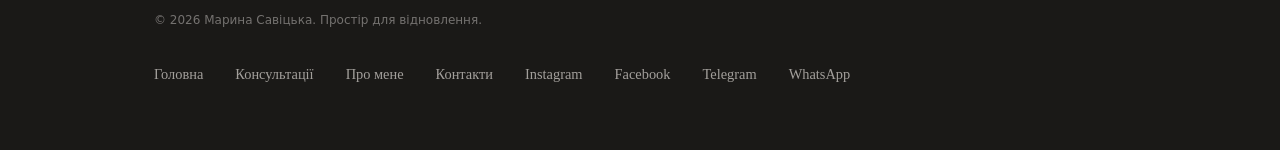
==== commit 3f1d45a8: "Remove mentions of first free consultation" ====
--- a/index.html
+++ b/index.html
@@ -16,7 +16,7 @@
         <meta http-equiv="Content-Security-Policy" content="default-src 'self'; script-src 'self' 'unsafe-inline' https://www.googletagmanager.com https://www.google-analytics.com; style-src 'self' 'unsafe-inline' https://fonts.googleapis.com; font-src https://fonts.gstatic.com; img-src 'self' data: https:; connect-src https://www.google-analytics.com https://formspree.io; frame-src https://maps.google.com https://www.google.com; object-src 'none'; base-uri 'self';" />
         <title>Психолог Онлайн та в Бердичеві — Марина Савіцька | 16+ років практики</title>
         <meta name="description"
-                content="Психолог Онлайн та в Бердичеві Марина Савіцька — 16+ років практики. Індивідуальні та парні консультації онлайн або очно. Перша сесія — безкоштовно." />
+                content="Психолог Онлайн та в Бердичеві Марина Савіцька — 16+ років практики. Індивідуальні та парні консультації онлайн або очно." />
         <meta name="keywords"
                 content="онлайн психолог, психолог онлайн, психотерапевт онлайн, психолог Бердичів, онлайн психолог Бердичів, психотерапевт Бердичів, символдрама онлайн, травматерапія, Марина Савіцька" />
         <link rel="canonical" href="https://marina-savytska.online/" />
@@ -250,7 +250,7 @@
                                         </p>
                                         <div class="hero-cta" style="display:flex;gap:1rem;flex-wrap:wrap;">
                                                 <a href="consultations" class="btn-primary">Послуги: Онлайн & Очно</a>
-                                                <a href="contacts" class="btn-outline">Перша сесія — безкоштовно</a>
+                                                <a href="contacts" class="btn-outline">Записатися на сесію</a>
                                         </div>
 
                                         <!-- маленький декор -->
@@ -592,7 +592,7 @@
                                                                 онлайн</strong> / <strong>1&nbsp;700&nbsp;₴
                                                                 очно</strong>. Підліткова терапія: 1&nbsp;500&nbsp;₴ /
                                                         1&nbsp;800&nbsp;₴. Парна терапія (60 хв.): 1&nbsp;800&nbsp;₴ /
-                                                        2&nbsp;000&nbsp;₴. Перша ознайомча консультація — безкоштовно.
+                                                        2&nbsp;000&nbsp;₴.
                                                 </p>
                                         </details>
                                         <details style="border-bottom:1px solid var(--rule);padding:1.5rem 0;">
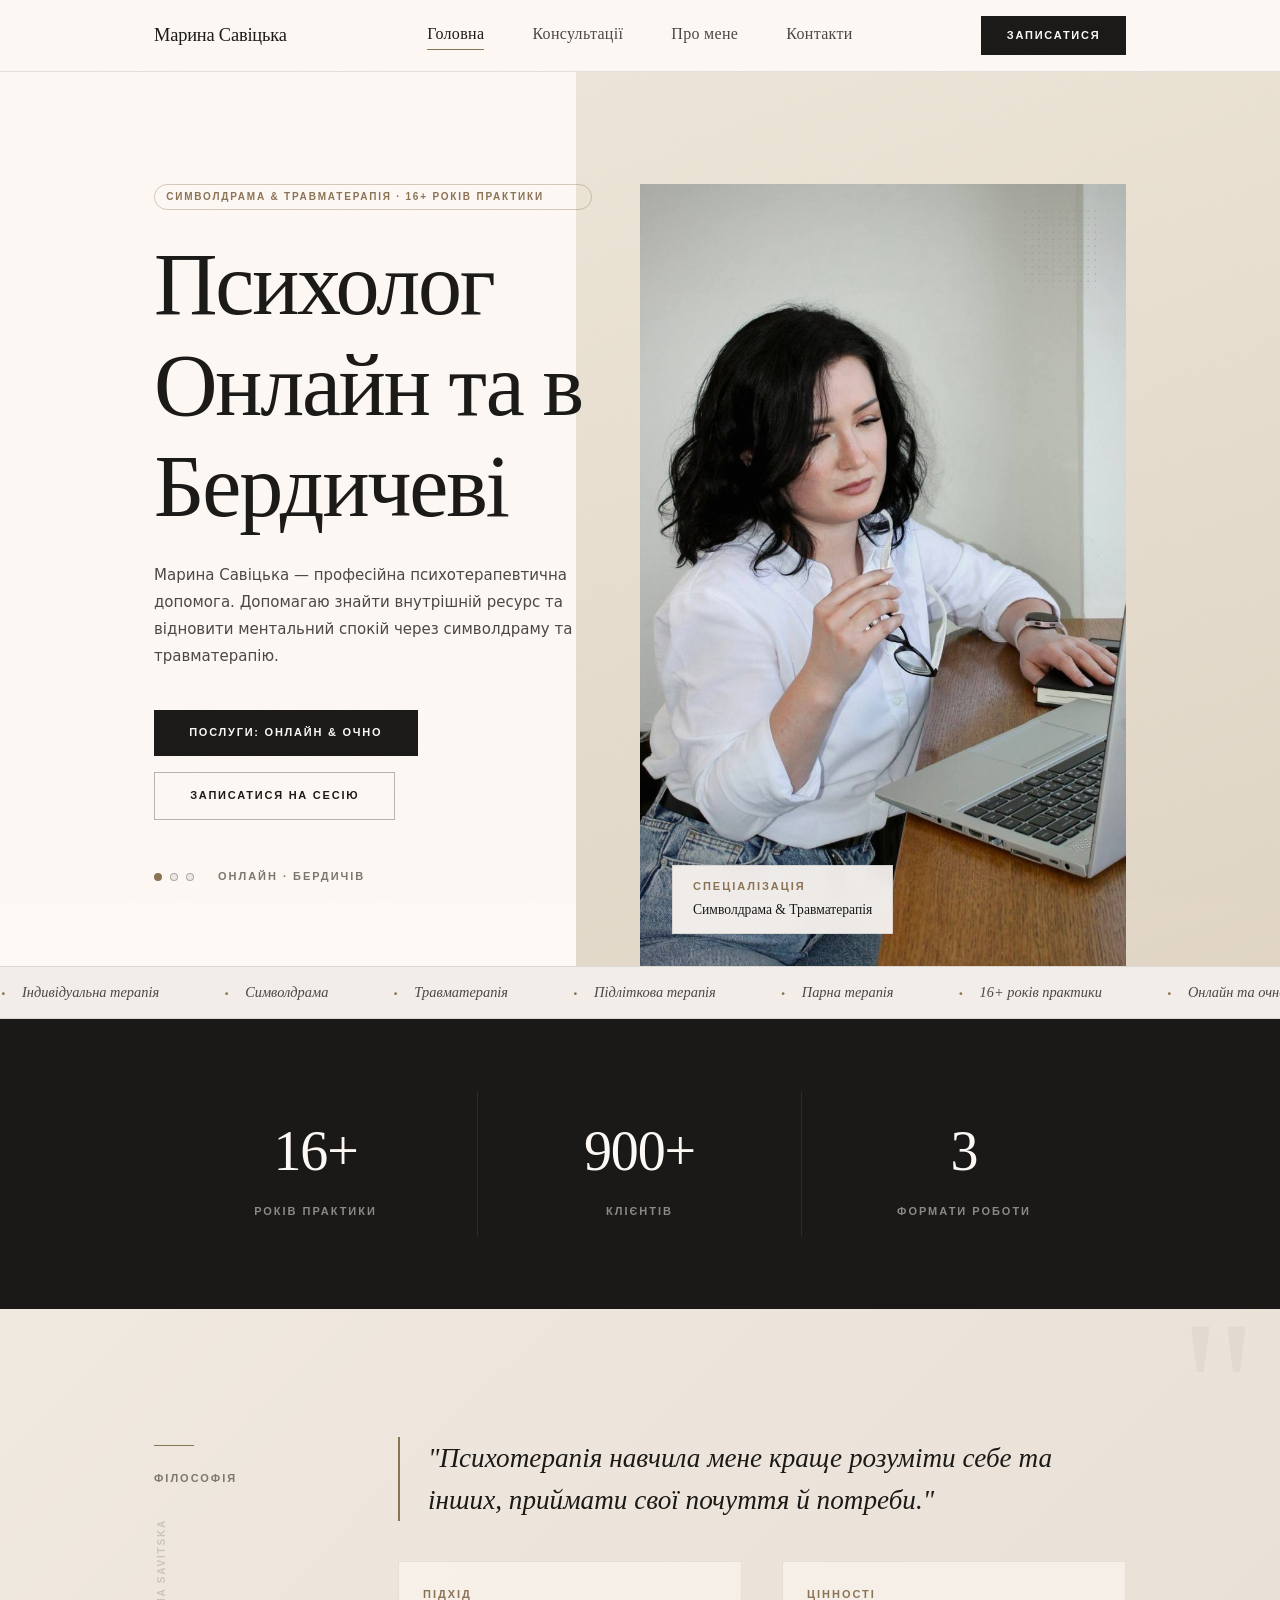
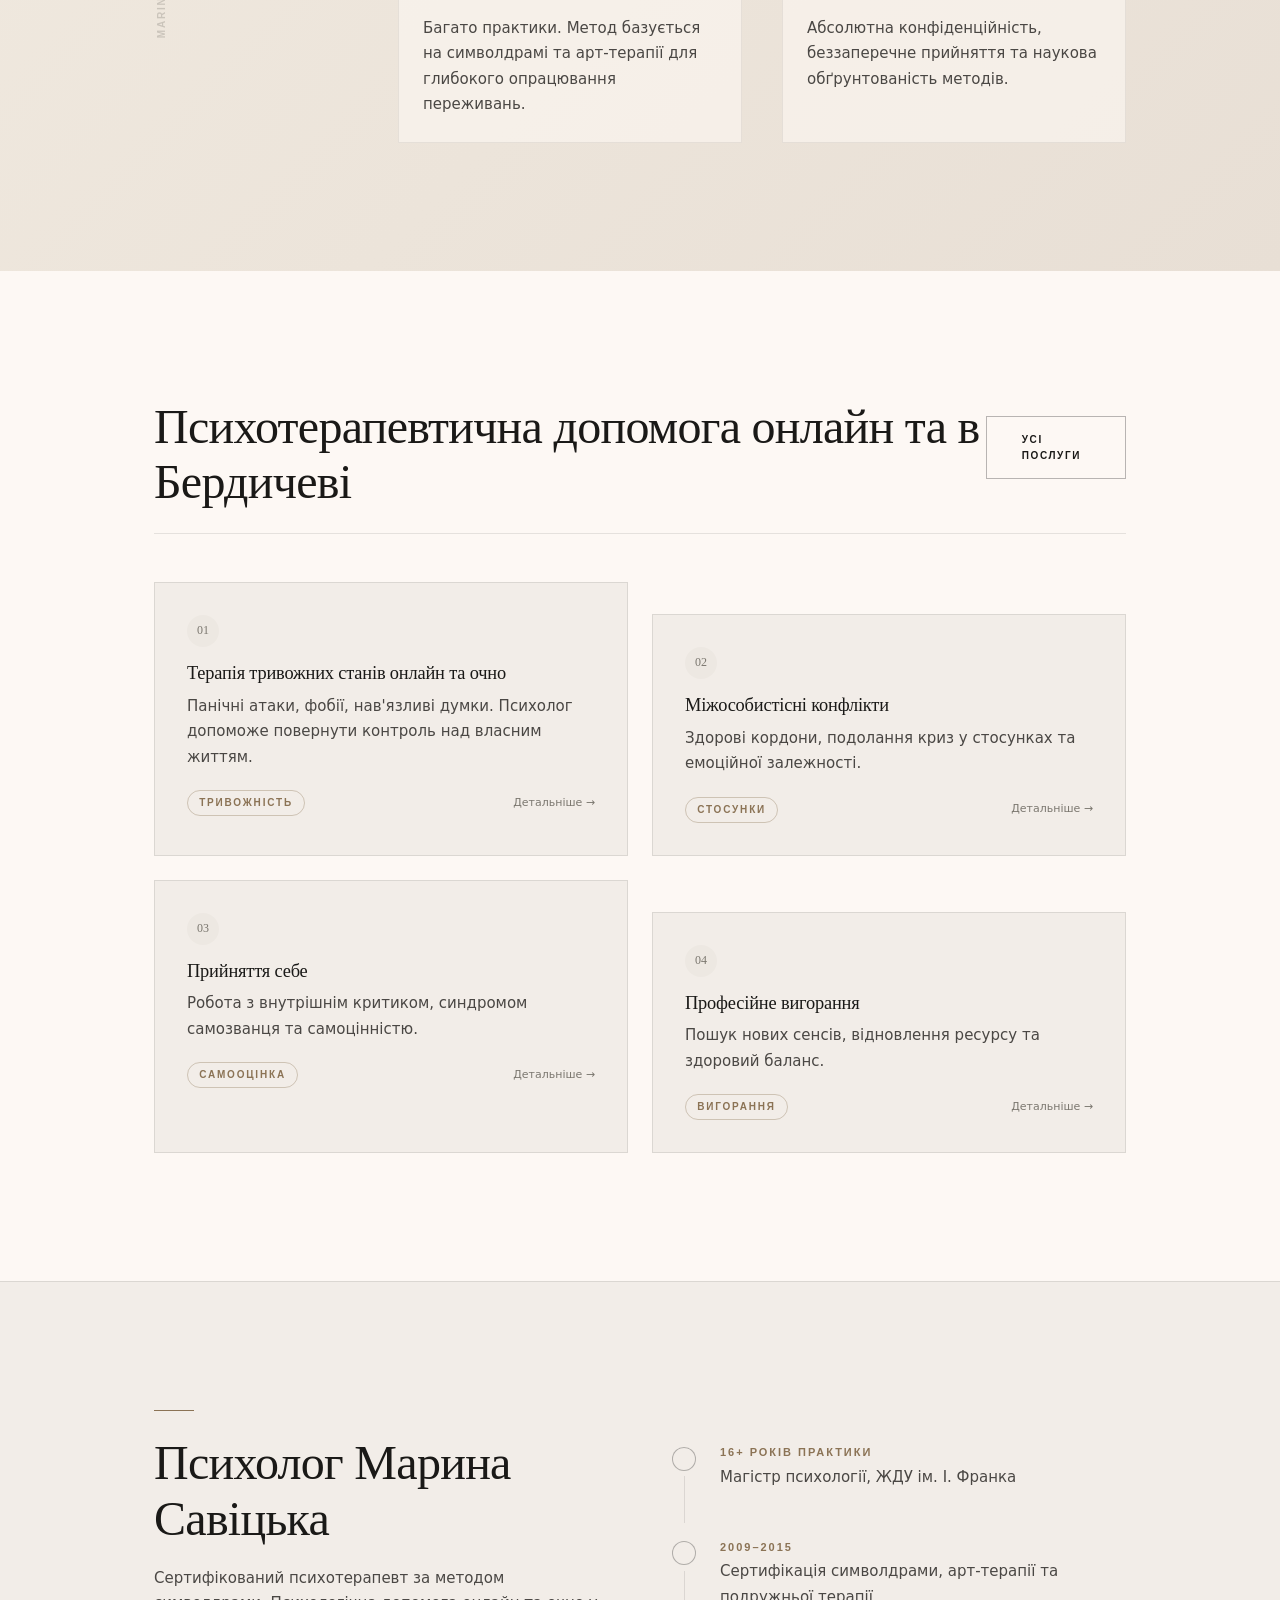
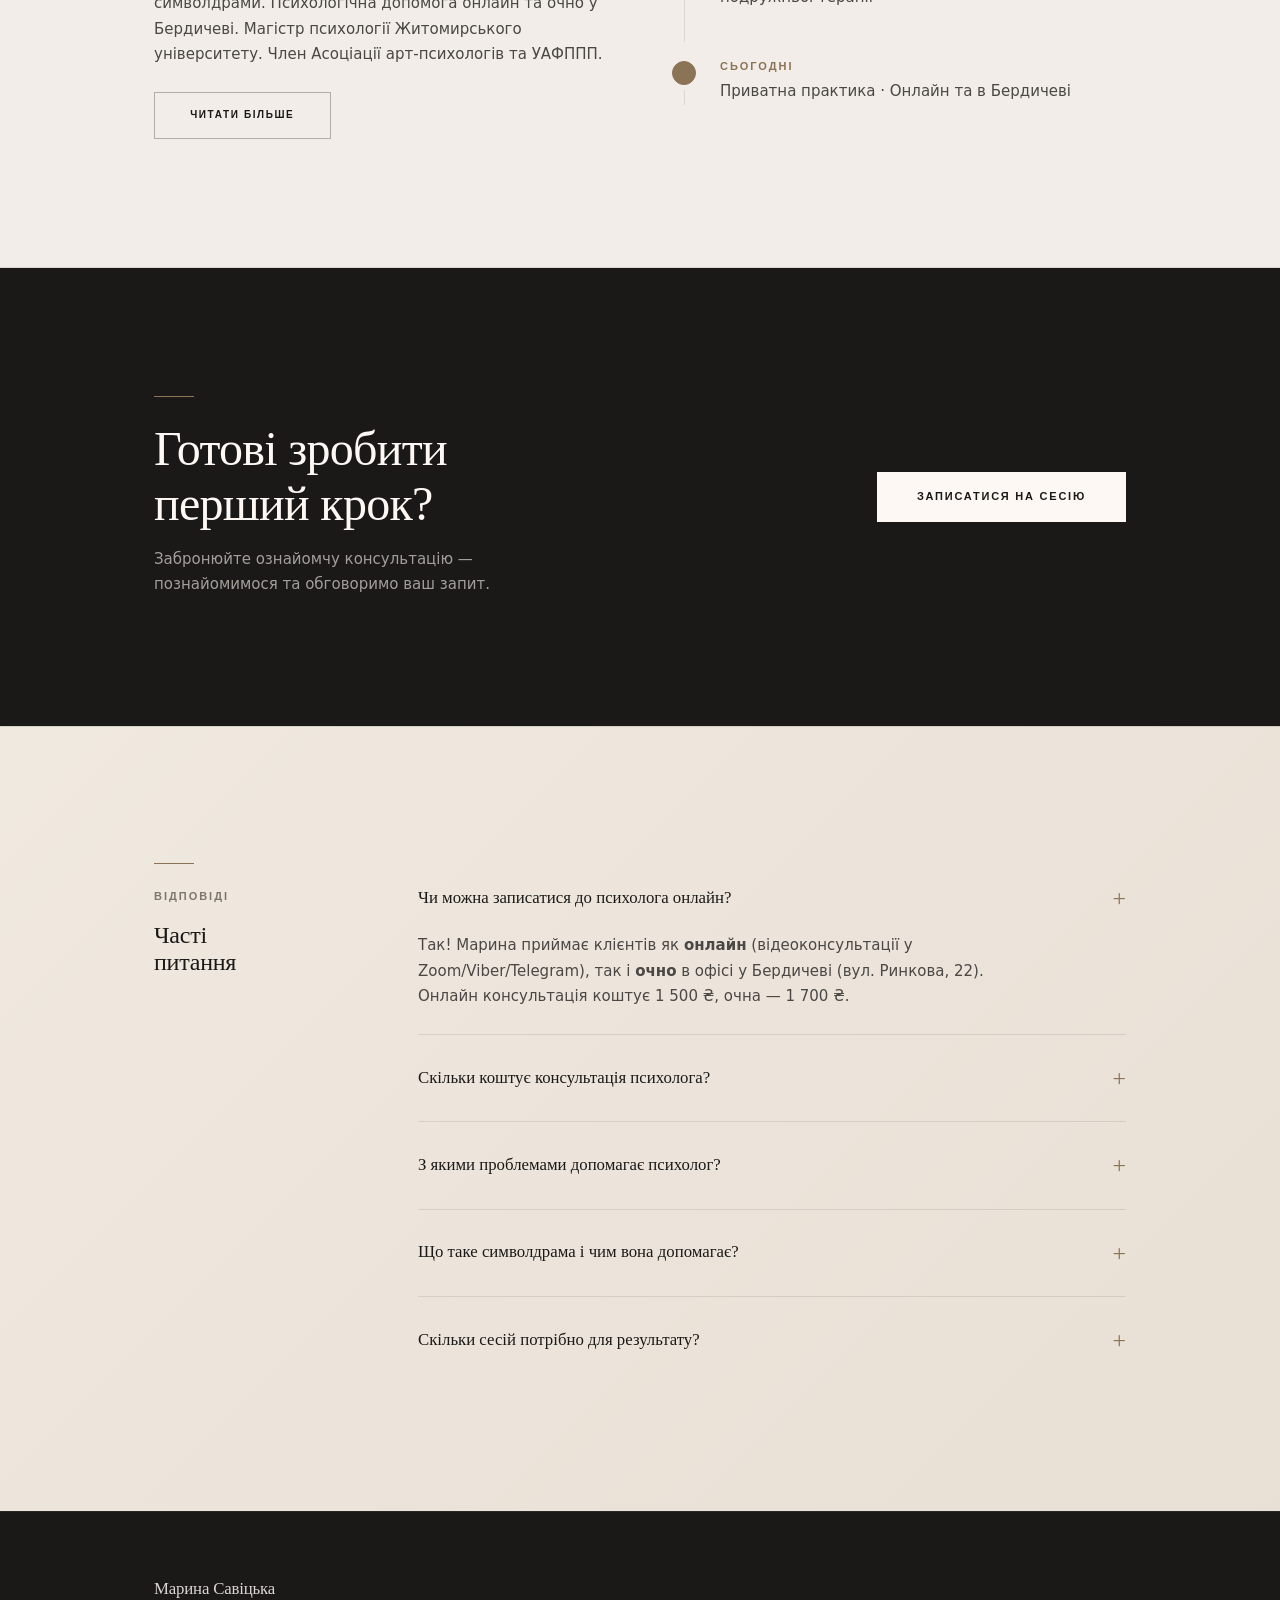
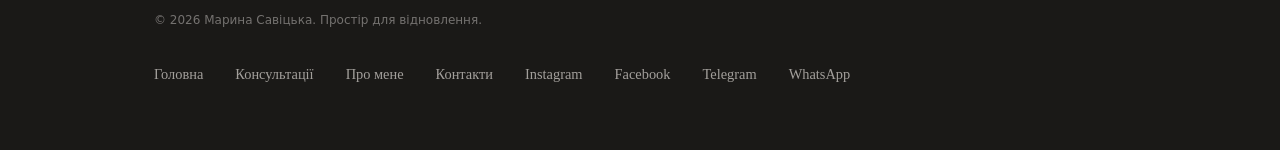
==== commit d6f725c7: "fix(hero): optimize mobile framing for hero photo and badge, update clients count to 900+" ====
--- a/index.html
+++ b/index.html
@@ -210,11 +210,9 @@
 
         <link rel="preconnect" href="https://fonts.googleapis.com" />
         <link rel="preconnect" href="https://fonts.gstatic.com" crossorigin />
-        <link rel="icon" type="image/png" sizes="192x192" href="favicon.png" />
-        <link rel="icon" type="image/png" sizes="96x96" href="favicon.png" />
-        <link rel="icon" type="image/png" sizes="48x48" href="favicon.png" />
-        <link rel="shortcut icon" href="favicon.png" />
-        <link rel="apple-touch-icon" href="favicon.png" />
+        <link rel="icon" href="/favicon.ico" sizes="any" />
+        <link rel="icon" type="image/png" sizes="192x192" href="/favicon.png" />
+        <link rel="apple-touch-icon" href="/favicon.png" />
         <link rel="stylesheet" href="style.css" />
 </head>
 
@@ -274,13 +272,10 @@
                                 <!-- Right image -->
                                 <div class="hero-img" style="position:relative;overflow:hidden;">
                                         <img src="img/personal/main_photo.jpg" alt="Марина Савіцька — психотерапевт"
-                                                style="width:100%;height:100%;object-fit:cover;object-position:center top;
-                    display:block;transition:transform .7s ease;" onmouseover="this.style.transform='scale(1.025)'"
+                                                onmouseover="this.style.transform='scale(1.025)'"
                                                 onmouseout="this.style.transform='scale(1)'" />
                                         <!-- floating label -->
-                                        <div style="position:absolute;bottom:2rem;left:2rem;background:rgba(253,248,244,.92);
-                    backdrop-filter:blur(8px);padding:.75rem 1.25rem;
-                    border:1px solid var(--rule);">
+                                        <div class="hero-badge">
                                                 <p class="label" style="color:var(--accent);margin-bottom:.2rem;">
                                                         Спеціалізація</p>
                                                 <p style="font-family:'Noto Serif',serif;font-size:.85rem;">Символдрама
@@ -335,7 +330,7 @@
                                 <div
                                         style="text-align:center;padding:1rem;border-right:1px solid rgba(255,255,255,.08);">
                                         <div style="font-family:'Noto Serif',serif;font-size:clamp(2.2rem,5vw,3.5rem);
-                    font-weight:300;color:var(--cream);letter-spacing:-.02em;" data-count="500" data-suffix="+">500+
+                    font-weight:300;color:var(--cream);letter-spacing:-.02em;" data-count="900" data-suffix="+">900+
                                         </div>
                                         <p class="label" style="color:rgba(253,248,244,.5);margin-top:.4rem;">Клієнтів
                                         </p>
--- a/style.css
+++ b/style.css
@@ -547,6 +547,24 @@
 .hero-sub   { animation: fadeUp .9s cubic-bezier(.4,0,.2,1) .15s both; }
 .hero-cta   { animation: fadeUp .9s cubic-bezier(.4,0,.2,1) .28s both; }
 .hero-img   { animation: scaleIn 1.1s cubic-bezier(.4,0,.2,1) .1s both; }
+.hero-img img {
+  width: 100%;
+  height: 100%;
+  object-fit: cover;
+  object-position: center 25%;
+  display: block;
+  transition: transform .7s ease;
+}
+.hero-badge {
+  position: absolute;
+  bottom: 2rem;
+  left: 2rem;
+  background: rgba(253, 248, 244, 0.92);
+  backdrop-filter: blur(8px);
+  -webkit-backdrop-filter: blur(8px);
+  padding: 0.75rem 1.25rem;
+  border: 1px solid var(--rule);
+}
 
 /* Horizontal rule grow */
 .section-rule { animation: rulerGrow .6s ease both; }
@@ -845,7 +863,8 @@
   }
 
   /* ── Hero ────────────────────────────────────────── */
-  .hero-img { min-height: 55vw; max-height: 70vw; }
+  .hero-img { min-height: clamp(280px, 75vw, 400px); max-height: 85vw; }
+  .hero-badge { bottom: 0.75rem !important; left: 0.75rem !important; padding: 0.5rem 0.85rem !important; }
   [style*="padding-right:3rem"] { padding-right: 0 !important; padding-bottom: 3rem !important; }
   [style*="min-height:80vh"] { min-height: unset !important; }
 
